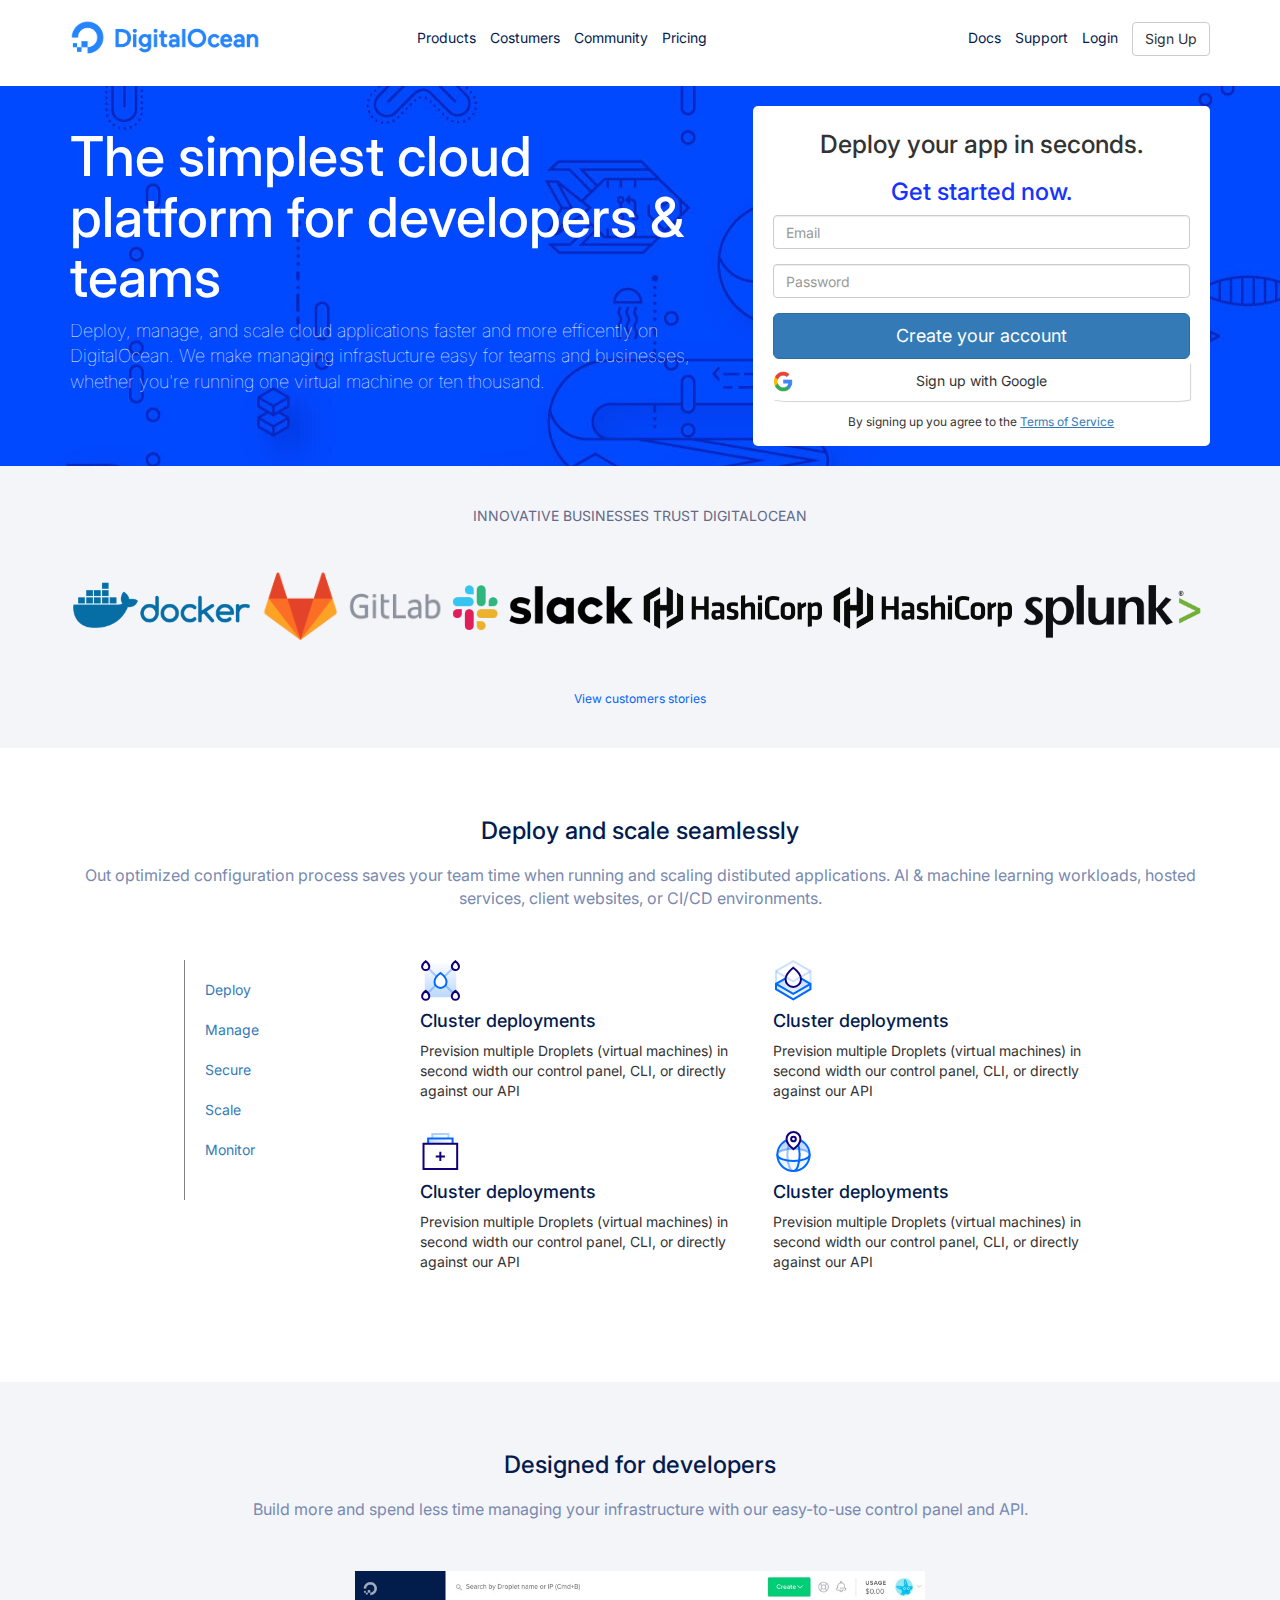
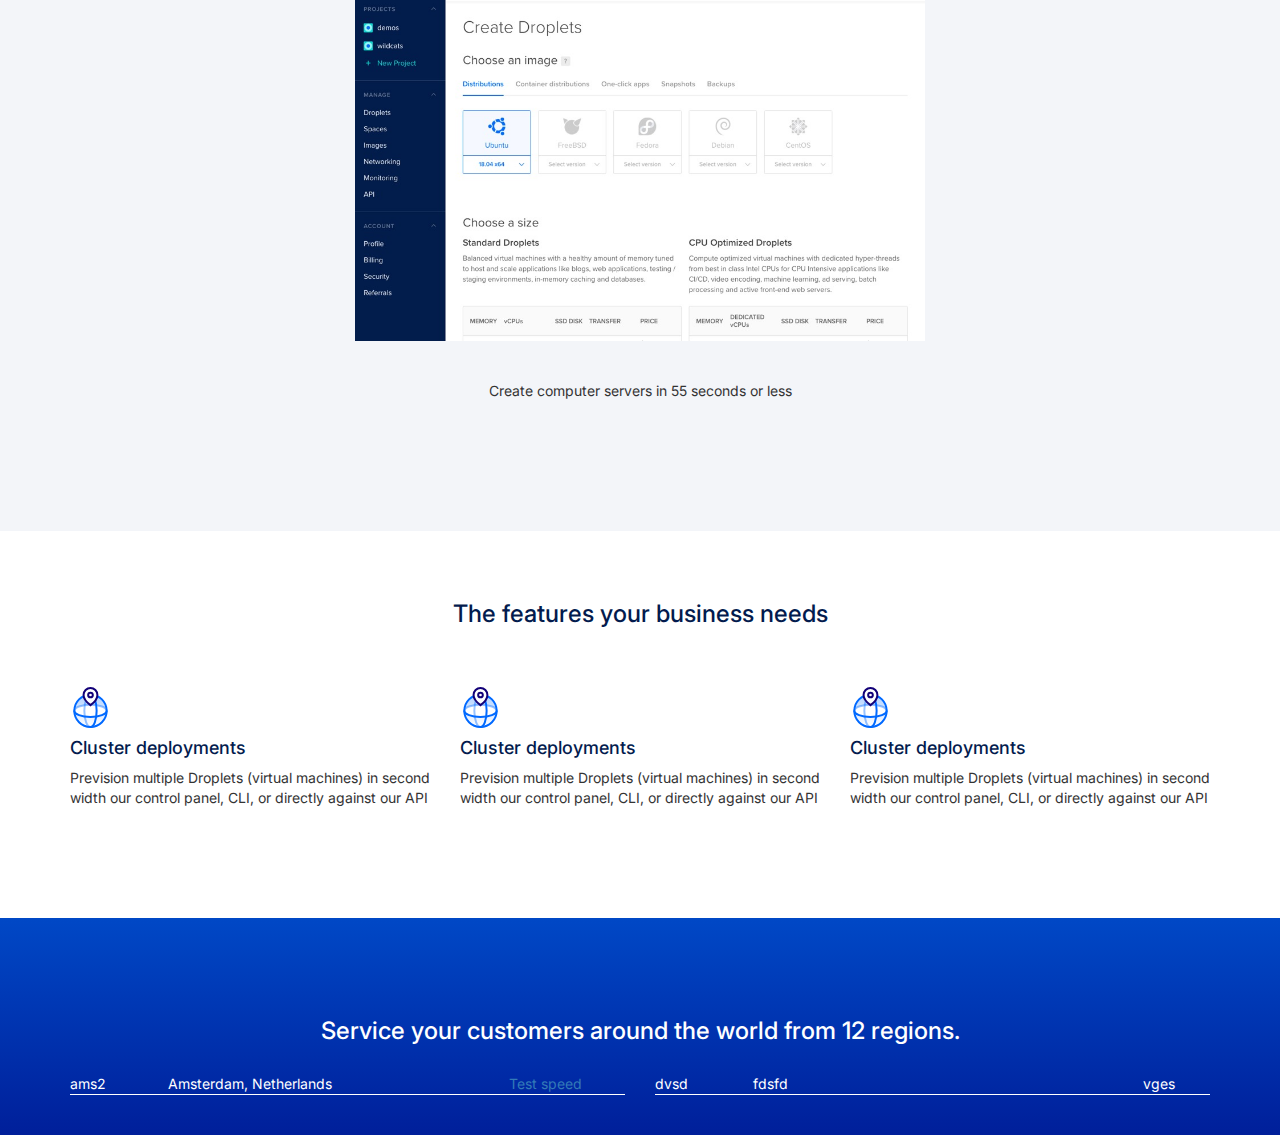
==== index.html @ bbd396f2 "impostato scheletro sezione blu" ====
<!DOCTYPE html>
<html lang="en">
<head>
    <meta charset="UTF-8">
    <meta http-equiv="X-UA-Compatible" content="IE=edge">
    <meta name="viewport" content="width=device-width, initial-scale=1.0">
    <title>Digital Ocean</title>

    <link rel="stylesheet" href="https://stackpath.bootstrapcdn.com/bootstrap/3.4.1/css/bootstrap.min.css" integrity="sha384-HSMxcRTRxnN+Bdg0JdbxYKrThecOKuH5zCYotlSAcp1+c8xmyTe9GYg1l9a69psu" crossorigin="anonymous">
    <link rel="stylesheet" href="css/style.css">

    <link rel="preconnect" href="https://fonts.gstatic.com">
    <link href="https://fonts.googleapis.com/css2?family=Inter:wght@300&display=swap" rel="stylesheet">
    <link rel="preconnect" href="https://fonts.gstatic.com">
    <link href="https://fonts.googleapis.com/css2?family=Inter:wght@300;500&display=swap" rel="stylesheet">
    <link rel="preconnect" href="https://fonts.gstatic.com">
    <link href="https://fonts.googleapis.com/css2?family=Inter:wght@300;500;800&display=swap" rel="stylesheet">

    <link rel="stylesheet" href="https://cdnjs.cloudflare.com/ajax/libs/font-awesome/5.15.2/css/all.min.css" integrity="sha512-HK5fgLBL+xu6dm/Ii3z4xhlSUyZgTT9tuc/hSrtw6uzJOvgRr2a9jyxxT1ely+B+xFAmJKVSTbpM/CuL7qxO8w==" crossorigin="anonymous" />
</head>
<body>

    <!-- HEADER -->
    <header>
        <!-- top nav -->
        <div class="top_nav">

            <div class="container">

                <div class="row">
                    <!-- logo -->
                    <div class="col-xs-3">   
                        <img class="ms_logo" src="img/logo.png" alt="Logo">                        
                                             
                    </div>
                    <!-- nav menu -->
                    <div class="col-xs-9">
                        <nav class="nav_menu">

                            <div class="row">
                                <!-- nav menu left -->
                                <div class="hidden-xs hidden-sm col-md-6">
                                    <div class="nav_menu_left">

                                        <ul class="ms_nolistyle">
                                            <li>
                                                <a href="#">Products <i class="fas fa-chevron-down"></i></a>
                                            </li>
                                            <li>
                                                <a href="#">Costumers</a>
                                            </li>
                                            <li>
                                                <a href="#">Community <i class="fas fa-chevron-down"></i></a>
                                            </li>
                                            <li>
                                                <a href="#">Pricing</a>
                                            </li>
                                        </ul>
                                    </div>
                                </div>
                                <!-- end nav menu left -->

                                <!-- nav menu right -->
                                <div class="hidden-xs hidden-sm col-md-6">
                                    <div class="nav_menu_right">

                                        <ul class="ms_nolistyle">
                                            <li>
                                                <a href="#">Docs</a>
                                            </li>
                                            <li>
                                                <a href="#">Support <i class="fas fa-chevron-down"></i></a>
                                            </li>
                                            <li>
                                                <a href="#">Login</a>
                                            </li>
                                            <li>
                                                <button type="submit" class="btn btn-default">Sign Up</button>
                                            </li>
                                        </ul>
                                    </div>
                                </div>
                                <!-- end nav menu right -->

                                <!-- burger menu -->
                                <div class="visible-xs visible-sm">
                                    <div class="burger_menu">
                                        <a href="">
                                            <i class="fas fa-bars"></i>
                                        </a>
                                    </div>
                                </div>
                                <!-- end burger menu -->

                            </div>
                        </nav>
                    </div>
                    <!-- end nav menu -->

                </div>

            </div>

        </div>
        <!-- end top nav -->   

    </header>
    <!-- end HEADER -->


    <!-- MAIN -->
    <main>
        <!-- jumbotron section -->
        <section class="ms_jumbo">
            <div class="container">
                <div class="jumbo_content">

                    <div class="row">

                        <!-- jumbo teaser -->
                        <div class="col-xs-12 col-sm-7 col-md-7">
                            <div class="jumbo_teaser"> 
                                <h1>The simplest cloud platform for developers & teams</h1>
                                <p>Deploy, manage, and scale cloud applications faster and more efficently on DigitalOcean. We make managing infrastucture easy for teams and businesses, whether you're running one virtual machine or ten thousand.</p>

                            </div>                           
                        </div>
                        <!-- end jumbo teaser -->

                        <!-- jumbo form -->
                        <div class="col-xs-12 col-sm-5 col-md-5">  
                            <div class="jumbo_form">
                                <h2>Deploy your app in seconds.</h2>
                                <h3>Get started now.</h3>                                

                                <form>
                                    <div class="form-group">
                                        <input class="form-control" type="email" placeholder="Email">
                                    </div>
                    
                                    <div class="form-group">
                                        <input class="form-control" type="password" placeholder="Password">
                                    </div>
                                    <button type="button" class="btn btn-primary btn-lg btn-block">Create your account</button>
                                    <button class="google_button" type="button" class="btn btn-default btn-lg btn-block">
                                        <img class="google_logo" src="img/google-icon.png" alt="Google logo">
                                        Sign up with Google
                                    </button>
                                </form>

                                <p><small>By signing up you agree to the <a href="">Terms of Service</a></small></p>

                            </div>                        
                        </div>
                        <!-- end jumbo form -->

                    </div>
                </div>
            </div>
        </section>
        <!-- end jumbotron section -->

        <!-- brand section -->
        <section class="bg_grey ms_section">

            <div class="container">
                <p class="brand_text">innovative businesses trust digitalocean </p>

                <ul class="brand_icons">
                    <li>
                        <img src="img/docker.svg" alt="docker">
                    </li>
                    <li>
                        <img src="img/gitlab.svg" alt="gitlab">
                    </li>
                    <li>
                        <img src="img/slack.svg" alt="slack">
                    </li>
                    <li>
                        <img src="img/hashicorp.svg" alt="hashicorp">
                    </li>
                    <li>
                        <img src="img/hashicorp.svg" alt="hashicorp">
                    </li>
                    <li>
                        <img src="img/splunk.svg" alt="splunk">   
                    </li>
                </ul>               

                <div class="text-center">
                    <a class="blue_link" href="">View customers stories <i class="fas fa-chevron-right"></i></a>
                </div>

            </div>

        </section>

        <!-- end brand section -->

        <!-- tools section -->
        <section class="ms_section">

            <div class="container">
                <div class="section_title">
                    <h3>Deploy and scale seamlessly</h3>
                    <p>Out optimized configuration process saves your team time when running and scaling distibuted applications. Al & machine learning workloads, hosted services, client websites, or CI/CD environments.</p>              
                </div>
            </div>

            <div class="container">
                <div class="small_wrapper">

                    <div class="row">
                        <!-- tools list -->
                        <div class="col-xs-12 col-sm-3 col-md-3">
                            <div class="tools_list">
                                <ul>
                                    <li>
                                        <a href="">Deploy</a>
                                    </li>
                                    <li>
                                        <a href="">Manage</a>
                                    </li>
                                    <li>
                                        <a href="">Secure</a>
                                    </li>
                                    <li>
                                        <a href="">Scale</a>
                                    </li>
                                    <li>
                                        <a href="">Monitor</a>
                                    </li>
                                </ul>
                            </div>
                        </div>
                        <!-- tools list -->

                        <!-- tools box -->
                        <div class="col-xs-12 col-sm-9 col-md-9">
                            <div class="row">

                                <div class="col-xs-12 col-sm-6 col-md-6">
                                    <div class="tools_box">
                                        <img src="img/cluster-deploy.svg" alt="">
                                        <h4>Cluster deployments</h4>
                                        <p>Prevision multiple Droplets (virtual machines) in second width our control panel, CLI, or directly against our API</p>
                                    
                                    </div>
                                </div>

                                <div class="col-xs-12 col-sm-6 col-md-6">
                                    <div class="tools_box">
                                        <img src="img/optimized-compute.svg" alt="">
                                        <h4>Cluster deployments</h4>
                                        <p>Prevision multiple Droplets (virtual machines) in second width our control panel, CLI, or directly against our API</p>
                                    </div>
                                </div>
                            </div>

                            <div class="row">

                                <div class="col-xs-12 col-sm-6 col-md-6">
                                    <div class="tools_box">
                                        <img src="img/one-click.svg" alt="">
                                        <h4>Cluster deployments</h4>
                                        <p>Prevision multiple Droplets (virtual machines) in second width our control panel, CLI, or directly against our API</p>
                                    </div>
                                </div>

                                <div class="col-xs-12 col-sm-6 col-md-6">
                                    <div class="tools_box">
                                        <img src="img/global.svg" alt="">
                                        <h4>Cluster deployments</h4>
                                        <p>Prevision multiple Droplets (virtual machines) in second width our control panel, CLI, or directly against our API</p>
                                    </div>
                                </div>

                            </div>
                            
                        </div>
                        <!-- end tools box -->
                    </div>
                </div>
            </div>
        </section>
        <!-- end tools section -->

        <!-- user section -->
        <section class="bg_grey ms_section">

            <div class="container">

                <div class="section_title">
                    <h3>Designed for developers</h3>
                    <p>Build more and spend less time managing your infrastructure with our easy-to-use control panel and API.</p>              
                </div>

                <div class="ms_smaller">                     

                        <!-- img center -->
                        <div class="user_slider">

                            <div class="chevron_left">
                                <a class="ms_chevron" href=""><i class="fas fa-chevron-left"></i></a>
                            </div>

                            <img class="img-responsive" src="img/slide.jpg" alt="">

                            <div class="chevron_right">
                                <a class="ms_chevron" href=""><i class="fas fa-chevron-right"></i></a>
                            </div>

                        </div>                        
                        <!-- end img center -->

                    <div class="text-center ms_section">
                        <p>Create computer servers in 55 seconds or less</p>
                        <a class="blue_link ms_user" href=""><i class="fas fa-ellipsis-h"></i></a>

                    </div>

                </div>
            </div>

        </section>
        <!-- end user section -->

        <!-- features section -->
        <section class="ms_section">
            <div class="container">

                <div class="section_title">
                    <h3>The features your business needs</h3>                                 
                </div>

                <div class="ms_section">
                    <div class="row">
                        <div class="col-xs-12 col-sm-4">
                            <div class="tools_box">
                                <img src="img/global.svg" alt="">
                                <h4>Cluster deployments</h4>
                                <p>Prevision multiple Droplets (virtual machines) in second width our control panel, CLI, or directly against our API</p>
                            </div>
                        </div>
    
                        <div class="col-xs-12 col-sm-4">
                            <div class="tools_box">
                                <img src="img/global.svg" alt="">
                                <h4>Cluster deployments</h4>
                                <p>Prevision multiple Droplets (virtual machines) in second width our control panel, CLI, or directly against our API</p>
                            </div>
                        </div>
    
                        <div class="col-xs-12 col-sm-4">
                            <div class="tools_box">
                                <img src="img/global.svg" alt="">
                                <h4>Cluster deployments</h4>
                                <p>Prevision multiple Droplets (virtual machines) in second width our control panel, CLI, or directly against our API</p>
                            </div>
                        </div>
    
                    </div>
                </div>
            </div>

        </section>
        <!-- end features section -->

        <!-- customers section -->

        <section class="bg_blue">
            <div class="container">
                <h3>Service your customers around the world from 12 regions.</h3>

                <div class="row">

                    <!-- Row city left -->
                    <div class="col-xs-12  col-md-6">

                        <div class="tab_line">

                            <div class="row">
                                <div class="col-xs-2">
                                    <span>ams2</span>                                
                                </div>
                                <div class="col-xs-7">
                                    <span>Amsterdam, Netherlands</span>
                                </div>
                                <div class="col-xs-3">
                                    <a href="">Test speed</a>
                                    <i class="fas fa-angle-right"></i>
                                </div>
    
                            </div>
                        </div>

                    </div>
                    <!-- end row city left -->



                    <!-- row city right -->
                    <div class="col-xs-12  col-md-6">
                        
                        <div class="tab_line">

                            <div class="row">
                                <div class="col-xs-2">
                                    dvsd
                                </div>
                                <div class="col-xs-8">
                                    fdsfd
                                </div>
                                <div class="col-xs-2">
                                    vges
                                </div>
    
                            </div>
                        </div>

                    </div>
                    <!-- end row city right -->



                </div>

            </div>

        </section>

        <!-- end customers section -->









    </main>
    <!-- endn MAIN -->

    

</body>
</html>
---- css/style.css ----
/* COMMON */

body {
    font-family: 'Inter', sans-serif;
    min-width: 320px;
}

.ms_section {
    padding: 40px 0;
}

.bg_grey {
    background-color: #f3f5f9;
}

.section_title {
    text-align: center;    
}

.section_title h3 {
    color: #031b4e;
    padding: 10px 0;
}

.section_title p {
    color: #7989b0;
    font-size: 16px;
}

.blue_link {
    color: #0064f8;
    font-size: 12px;
}

.blue_link:hover {
    color: #1633ff;
    text-decoration: none;
}

.small_wrapper {
    width: 80%;
    margin:auto;
    padding: 40px 0;   
}


/* HEADER */

/* top nav */
.top_nav {
    padding: 20px 0;
}

.ms_logo {
    width: 100%;
    max-width: 190px;   
}

.nav_menu {
    line-height: 35px;
}

.nav_menu a {
    color: hsl(221,93%,16%);

}

.nav_menu_left {
    text-align: center;
}

.nav_menu_left li {
    margin-right: 10px;
}

.nav_menu_right {
    text-align: right;
}

.nav_menu_right li {
    margin-left: 10px;    
}

.ms_nolistyle {
    list-style-type: none;
    padding: 0;    
}

.ms_nolistyle li {
    display: inline-block;
}

.burger_menu {
    font-size: 30px;
    text-align: right;
    padding-right: 10px;
}

/* MAIN */

/* jumbotron section */

.ms_jumbo {
    background-image: url("../img/ms-jumbo.jpg");
}

.jumbo_content {
    padding: 20px 0;
}

/* jumbo teaser */
.jumbo_teaser {
    color: white;    
}
.jumbo_teaser h1{
    font-size: 55px;
}
.jumbo_teaser p {
    font-size: 18px;
    font-weight: 100;
}

/* jumbo form */

.jumbo_form {
    background-color: white;
    border-radius: 5px;
    text-align: center;
    padding: 5px 20px;
}

.jumbo_form h2 {
    font-size: 25px;
}

.jumbo_form h3 {
    color: #1633ff;    
} 

.jumbo_form a {
    text-decoration: underline;
}
.jumbo_form p {
    margin: 10px 0;
}


.google_button {
    position: relative;
    width:100%;
    padding: 10px 0;  
    margin-top: 2px;
    border:0;
    background-color: white;
    box-shadow: 1px 1px 1px lightgrey;
    border-radius: 5%;
}    
.google_logo {
    width: 5%; 
    position: absolute;
    left: 0;    
} 

/* brand section */

.brand_text {
    text-transform: uppercase;
    color: #646987;
    text-align: center;
}

.brand_icons {
    list-style-type: none;
    padding: 0;
}

.brand_icons li {
    display: inline-block;
    width: calc( (100% / 6 ) - 4px );       
}

.brand_icons li img {
    width: 100%;    
}


@media all and (max-width: 778px) {
    .brand_icons li {
        width: calc( (100% / 2 ) - 2px );
        text-align: center;                
    }
    .brand_icons li img {
        width: 80%;
    }
}


/* how to and tools section */

.tools_list {    
    border-left: 1px solid grey;  
}

.tools_list ul {
    list-style-type: none;
    padding: 20px; 
}

.tools_list li {
    margin-bottom: 20px;
}
/* SISTEMARE I TAG A */

.tools_box {
    margin-bottom: 30px;
}

.tools_box h4 {
    color: #031b4e;
}

/* user section */

.ms_smaller {
    width: 50%;
    max-width: 800px;
    margin: auto;
    padding: 40px 0;
}

.user_slider {
    position: relative;
}

.chevron_left {
    position: absolute;
    top: 50%;
    transform: translateY(-50%);
    left: -30px;   
}

.chevron_right {
    position: absolute;
    top: 50%;
    transform: translateY(-50%);    
    right: -30px;   
}
.chevron_right i{
    color: darkblue;  
}

.ms_chevron {
    font-size: 25px;    
}

.ms_user {
    font-size: 40px;
}


/* customers section */

.bg_blue {
    background: linear-gradient( to bottom, #0048C6 0%, #001F9A 100% );
    color: white;
    padding: 40px 0;
}

.bg_blue h3 {
    text-align: center;
    padding: 40px 0 20px 0;
}

.tab_line {
    border-bottom: 1px solid white;
    
}
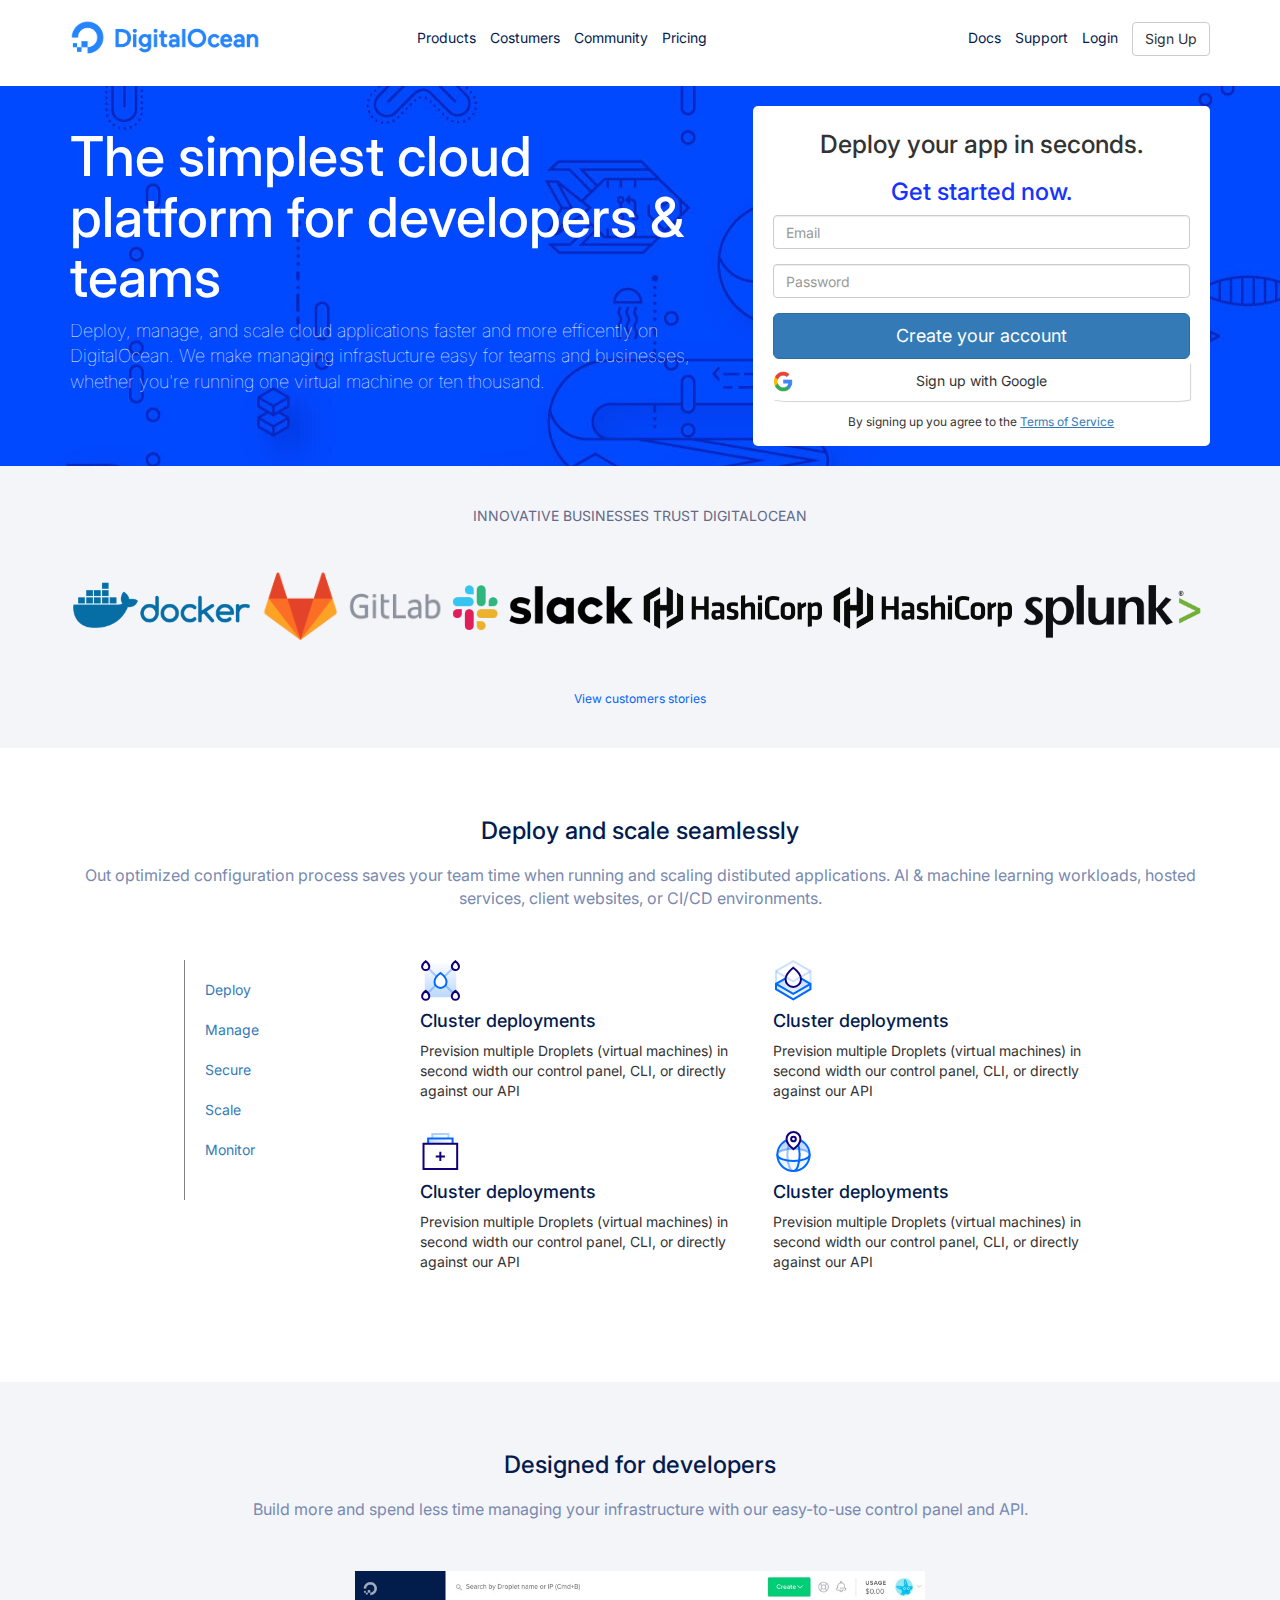
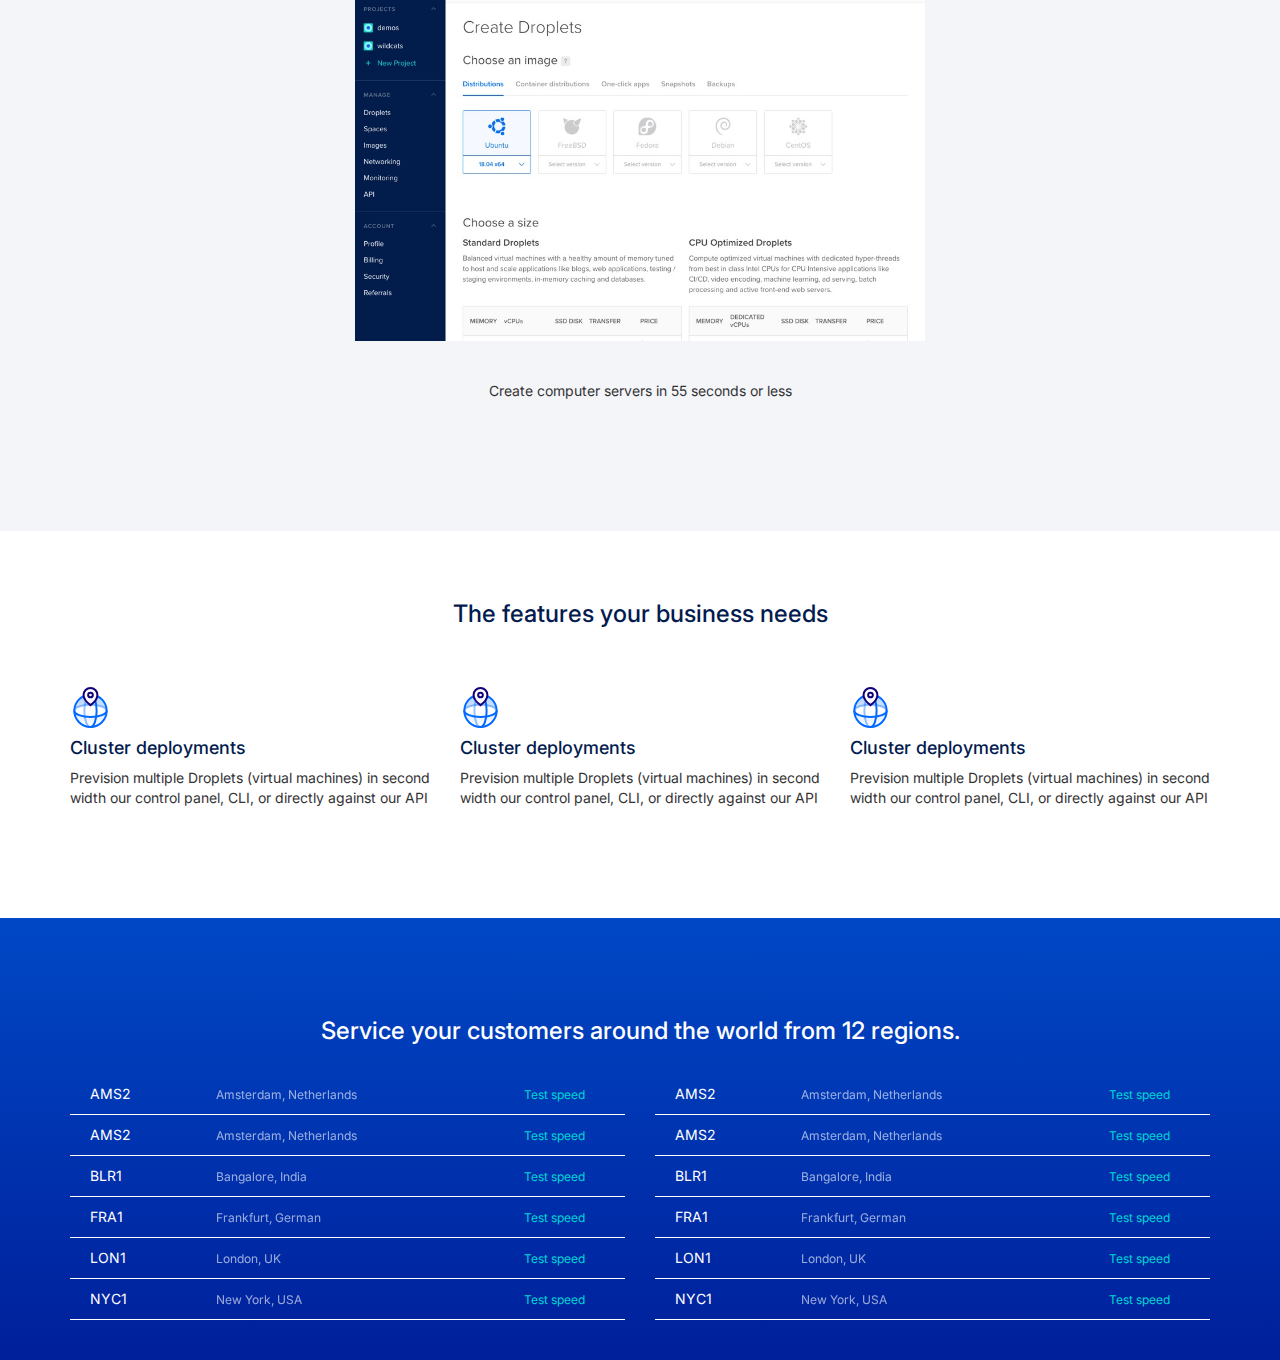
==== commit 0dee4175: "sistemata sezione blu" ====
--- a/index.html
+++ b/index.html
@@ -374,54 +374,221 @@
 
                 <div class="row">
 
-                    <!-- Row city left -->
+                    <!-- Column city left -->
                     <div class="col-xs-12  col-md-6">
 
-                        <div class="tab_line">
-
-                            <div class="row">
-                                <div class="col-xs-2">
-                                    <span>ams2</span>                                
-                                </div>
-                                <div class="col-xs-7">
-                                    <span>Amsterdam, Netherlands</span>
-                                </div>
-                                <div class="col-xs-3">
-                                    <a href="">Test speed</a>
-                                    <i class="fas fa-angle-right"></i>
-                                </div>
-    
-                            </div>
-                        </div>
-
-                    </div>
-                    <!-- end row city left -->
-
-
-
-                    <!-- row city right -->
+                        <!-- column left, 1 row -->
+                        <div class="tab_line">
+
+                            <div class="row">
+                                <div class="col-xs-3">
+                                    <span class="city_code">AMS2</span>                                
+                                </div>
+                                <div class="col-xs-6">
+                                    <span class="tab_city">Amsterdam, Netherlands</span>
+                                </div>
+                                <div class="col-xs-3">                                    
+                                    <a class="cyan_link" href="">Test speed<i class="fas fa-angle-right"></i></a>                                                                       
+                                </div>    
+                            </div>
+                        </div>
+                        <!-- end 1 row -->
+
+                        <!-- column left, 2 row -->
+                        <div class="tab_line">
+
+                            <div class="row">
+                                <div class="col-xs-3">
+                                    <span class="city_code">AMS2</span>                                
+                                </div>
+                                <div class="col-xs-6">
+                                    <span class="tab_city">Amsterdam, Netherlands</span>
+                                </div>
+                                <div class="col-xs-3">                                    
+                                    <a class="cyan_link" href="">Test speed<i class="fas fa-angle-right"></i></a>                                                                       
+                                </div>    
+                            </div>
+                        </div>
+                        <!-- end 2 row -->
+
+                        <!-- column left, 3 row -->
+                        <div class="tab_line">
+
+                            <div class="row">
+                                <div class="col-xs-3">
+                                    <span class="city_code">BLR1</span>                                
+                                </div>
+                                <div class="col-xs-6">
+                                    <span class="tab_city">Bangalore, India</span>
+                                </div>
+                                <div class="col-xs-3">                                    
+                                    <a class="cyan_link" href="">Test speed<i class="fas fa-angle-right"></i></a>                                                                       
+                                </div>    
+                            </div>
+                        </div>
+                        <!-- end 3 row -->
+
+                        <!-- column left, 4 row -->
+                        <div class="tab_line">
+
+                            <div class="row">
+                                <div class="col-xs-3">
+                                    <span class="city_code">FRA1</span>                                
+                                </div>
+                                <div class="col-xs-6">
+                                    <span class="tab_city">Frankfurt, German</span>
+                                </div>
+                                <div class="col-xs-3">                                    
+                                    <a class="cyan_link" href="">Test speed<i class="fas fa-angle-right"></i></a>                                                                       
+                                </div>    
+                            </div>
+                        </div>
+                        <!-- end 4 row -->
+
+                        <!-- column left, 5 row -->
+                        <div class="tab_line">
+
+                            <div class="row">
+                                <div class="col-xs-3">
+                                    <span class="city_code">LON1</span>                                
+                                </div>
+                                <div class="col-xs-6">
+                                    <span class="tab_city">London, UK</span>
+                                </div>
+                                <div class="col-xs-3">                                    
+                                    <a class="cyan_link" href="">Test speed<i class="fas fa-angle-right"></i></a>                                                                       
+                                </div>    
+                            </div>
+                        </div>
+                        <!-- end 5 row -->
+
+                        <!-- column left, 6 row -->
+                        <div class="tab_line">
+
+                            <div class="row">
+                                <div class="col-xs-3">
+                                    <span class="city_code">NYC1</span>                                
+                                </div>
+                                <div class="col-xs-6">
+                                    <span class="tab_city">New York, USA</span>
+                                </div>
+                                <div class="col-xs-3">                                    
+                                    <a class="cyan_link" href="">Test speed<i class="fas fa-angle-right"></i></a>                                                                       
+                                </div>    
+                            </div>
+                        </div>
+                        <!-- end 6 row -->
+
+                    </div>
+                    <!-- end column city left -->
+
+                    <!-- Column city right -->
                     <div class="col-xs-12  col-md-6">
-                        
-                        <div class="tab_line">
-
-                            <div class="row">
-                                <div class="col-xs-2">
-                                    dvsd
-                                </div>
-                                <div class="col-xs-8">
-                                    fdsfd
-                                </div>
-                                <div class="col-xs-2">
-                                    vges
-                                </div>
-    
-                            </div>
-                        </div>
-
-                    </div>
-                    <!-- end row city right -->
-
-
+
+                        <!-- column right, 1 row -->
+                        <div class="tab_line">
+
+                            <div class="row">
+                                <div class="col-xs-3">
+                                    <span class="city_code">AMS2</span>                                
+                                </div>
+                                <div class="col-xs-6">
+                                    <span class="tab_city">Amsterdam, Netherlands</span>
+                                </div>
+                                <div class="col-xs-3">                                    
+                                    <a class="cyan_link" href="">Test speed<i class="fas fa-angle-right"></i></a>                                                                       
+                                </div>    
+                            </div>
+                        </div>
+                        <!-- end 1 row -->
+
+                        <!-- column right, 2 row -->
+                        <div class="tab_line">
+
+                            <div class="row">
+                                <div class="col-xs-3">
+                                    <span class="city_code">AMS2</span>                                
+                                </div>
+                                <div class="col-xs-6">
+                                    <span class="tab_city">Amsterdam, Netherlands</span>
+                                </div>
+                                <div class="col-xs-3">                                    
+                                    <a class="cyan_link" href="">Test speed<i class="fas fa-angle-right"></i></a>                                                                       
+                                </div>    
+                            </div>
+                        </div>
+                        <!-- end 2 row -->
+
+                        <!-- column right, 3 row -->
+                        <div class="tab_line">
+
+                            <div class="row">
+                                <div class="col-xs-3">
+                                    <span class="city_code">BLR1</span>                                
+                                </div>
+                                <div class="col-xs-6">
+                                    <span class="tab_city">Bangalore, India</span>
+                                </div>
+                                <div class="col-xs-3">                                    
+                                    <a class="cyan_link" href="">Test speed<i class="fas fa-angle-right"></i></a>                                                                       
+                                </div>    
+                            </div>
+                        </div>
+                        <!-- end 3 row -->
+
+                        <!-- column right, 4 row -->
+                        <div class="tab_line">
+
+                            <div class="row">
+                                <div class="col-xs-3">
+                                    <span class="city_code">FRA1</span>                                
+                                </div>
+                                <div class="col-xs-6">
+                                    <span class="tab_city">Frankfurt, German</span>
+                                </div>
+                                <div class="col-xs-3">                                    
+                                    <a class="cyan_link" href="">Test speed<i class="fas fa-angle-right"></i></a>                                                                       
+                                </div>    
+                            </div>
+                        </div>
+                        <!-- end 4 row -->
+
+                        <!-- column right, 5 row -->
+                        <div class="tab_line">
+
+                            <div class="row">
+                                <div class="col-xs-3">
+                                    <span class="city_code">LON1</span>                                
+                                </div>
+                                <div class="col-xs-6">
+                                    <span class="tab_city">London, UK</span>
+                                </div>
+                                <div class="col-xs-3">                                    
+                                    <a class="cyan_link" href="">Test speed<i class="fas fa-angle-right"></i></a>                                                                       
+                                </div>    
+                            </div>
+                        </div>
+                        <!-- end 5 row -->
+
+                        <!-- column right, 6 row -->
+                        <div class="tab_line">
+
+                            <div class="row">
+                                <div class="col-xs-3">
+                                    <span class="city_code">NYC1</span>                                
+                                </div>
+                                <div class="col-xs-6">
+                                    <span class="tab_city">New York, USA</span>
+                                </div>
+                                <div class="col-xs-3">                                    
+                                    <a class="cyan_link" href="">Test speed<i class="fas fa-angle-right"></i></a>                                                                       
+                                </div>    
+                            </div>
+                        </div>
+                        <!-- end 6 row -->
+
+                    </div>
+                    <!-- end column city right -->
 
                 </div>
 
--- a/css/style.css
+++ b/css/style.css
@@ -41,6 +41,17 @@
     width: 80%;
     margin:auto;
     padding: 40px 0;   
+}
+
+.bg_blue {
+    background: linear-gradient( to bottom, #0048C6 0%, #001F9A 100% );
+    color: white;
+    padding: 40px 0;
+}
+
+.bg_blue h3 {
+    text-align: center;
+    padding: 40px 0 20px 0;
 }
 
 
@@ -260,25 +271,45 @@
 
 /* customers section */
 
-.bg_blue {
-    background: linear-gradient( to bottom, #0048C6 0%, #001F9A 100% );
+.tab_line::after {
+    content:"";    
+    border-bottom: 1px solid white;
+    display: block;
+    padding-top: 10px;
+}
+
+.tab_line {
+    margin-top: 10px;
+}
+
+.city_code {
+    padding-left: 20px;
+}
+
+.tab_city {    
+    opacity: 0.6;
+    font-size: 12px;
+} 
+
+.cyan_link  {
+    color: #00d7d2;
+    font-size: 12px;
+    padding-left: 15px;
+}
+
+.cyan_link i {
+    padding-left: 15px;
+}
+
+.cyan_link:hover {
+    text-decoration: none;
     color: white;
-    padding: 40px 0;
-}
-
-.bg_blue h3 {
-    text-align: center;
-    padding: 40px 0 20px 0;
-}
-
-.tab_line {
-    border-bottom: 1px solid white;
-    
-}
-
-
-
-
-
-
-
+}
+
+
+
+
+
+
+
+
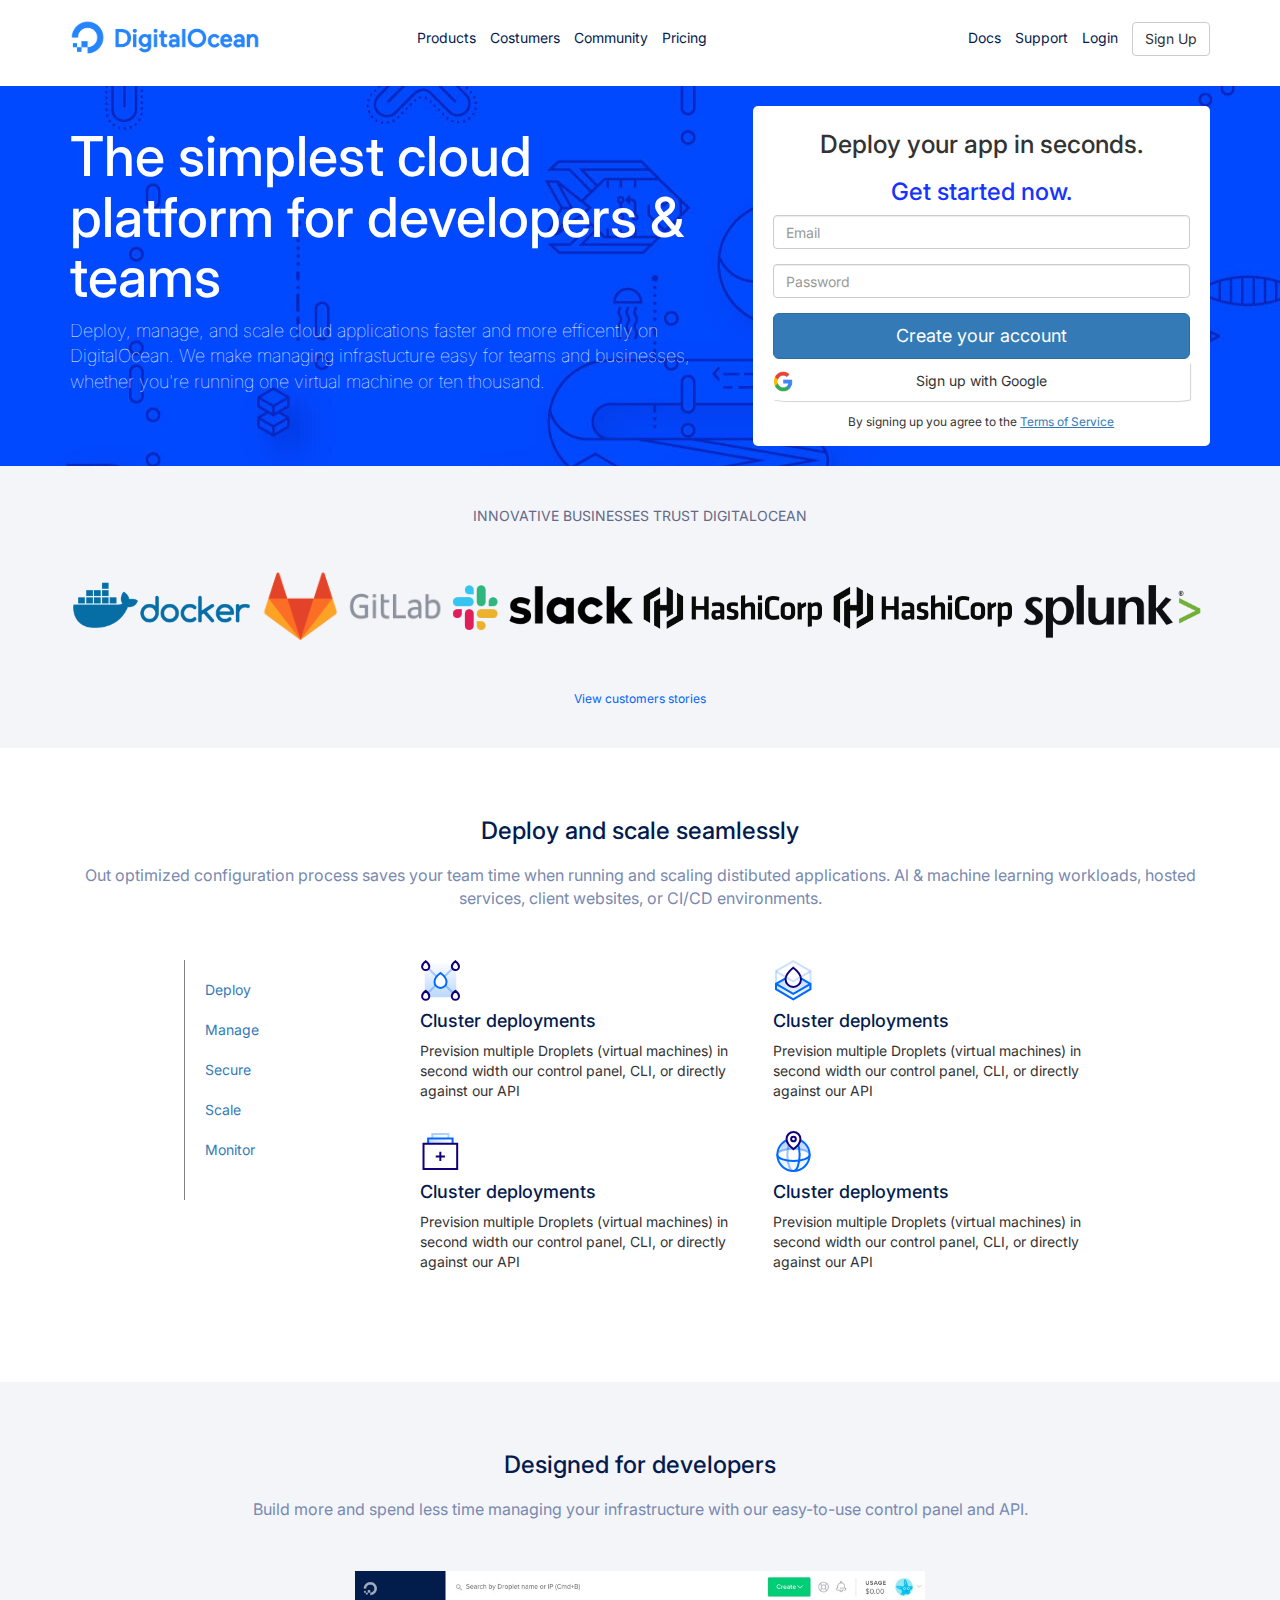
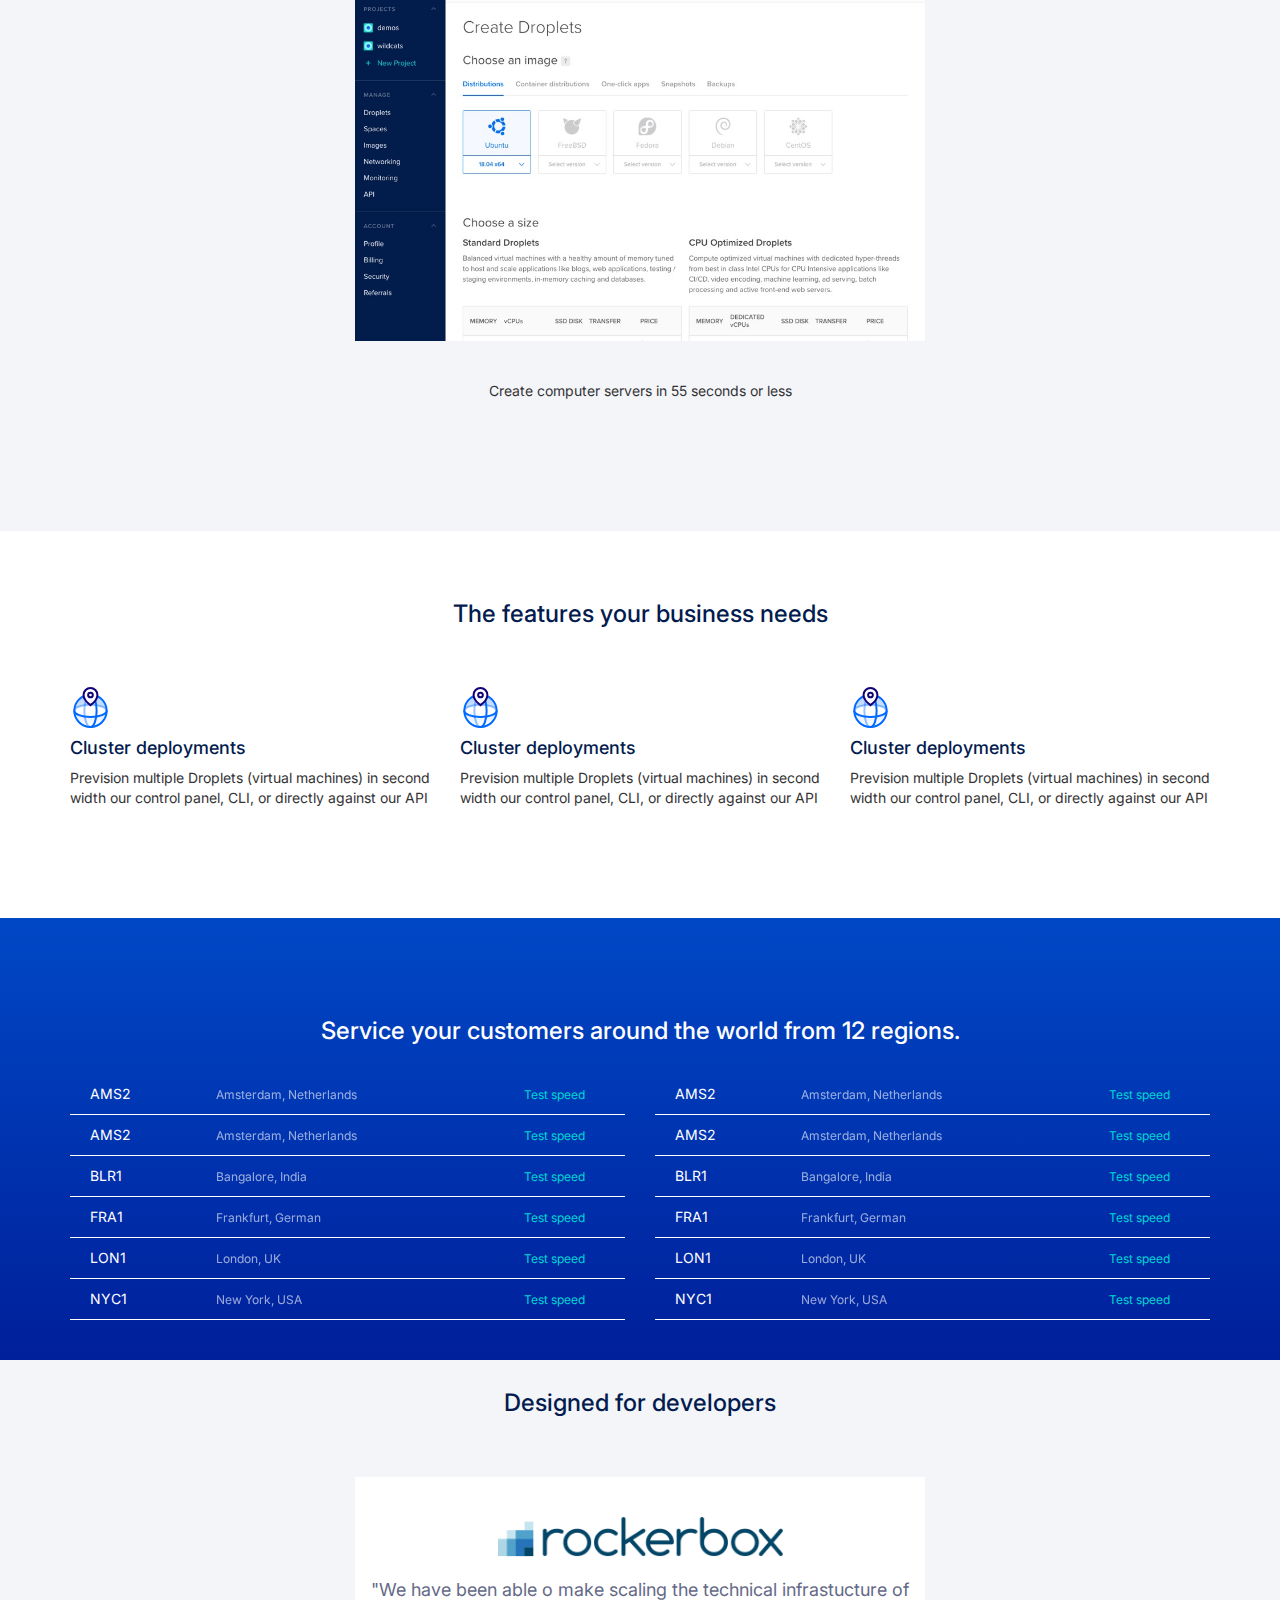
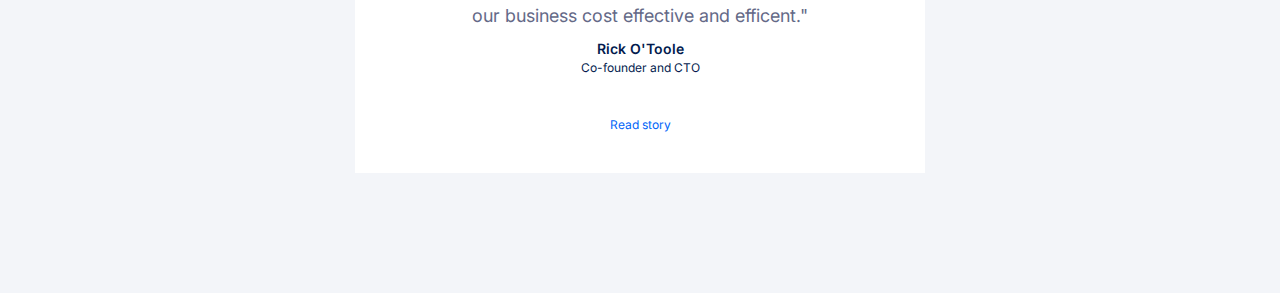
==== commit 394932a6: "aggiunta penultima sezione con slider" ====
--- a/index.html
+++ b/index.html
@@ -368,7 +368,7 @@
 
         <!-- customers section -->
 
-        <section class="bg_blue">
+        <section class="bg_blue ms_section">
             <div class="container">
                 <h3>Service your customers around the world from 12 regions.</h3>
 
@@ -598,6 +598,52 @@
 
         <!-- end customers section -->
 
+        <!-- rockerbox section -->
+
+        <section class=bg_grey ms_section>
+
+            <div class="container">
+
+                <div class="section_title">
+                    <h3>Designed for developers</h3>
+                </div>
+
+                <div class="ms_smaller">                     
+
+                    <!-- img center -->
+                    <div class="user_slider">
+    
+                        <div class="chevron_left">
+                            <a class="ms_chevron" href=""><i class="fas fa-chevron-left"></i></a>
+                        </div>
+    
+                        <div class="rockerbox">
+                            <img src="img/rockerbox-logo.png" alt="">
+                            <p>"We have been able o make scaling the technical infrastucture of our business cost effective and efficent."</p>
+                            <div class="o_toole">Rick O'Toole</div>
+                            <div class="small_text">Co-founder and CTO</div>
+                            <a class="blue_link" href="">Read story <i class="fas fa-chevron-right"></i></a>
+                        </div>
+    
+                        <div class="chevron_right">
+                            <a class="ms_chevron" href=""><i class="fas fa-chevron-right"></i></a>
+                        </div>
+    
+                    </div>                        
+                    <!-- end img center -->
+    
+                <div class="text-center ms_section">                
+                    <a class="blue_link ms_user" href=""><i class="fas fa-ellipsis-h"></i></a>
+                </div>
+            </div>
+
+        </div>
+
+        </section>
+        <!-- end rockerbox section -->
+
+
+        <!-- started section -->
 
 
 
--- a/css/style.css
+++ b/css/style.css
@@ -306,10 +306,42 @@
     color: white;
 }
 
-
-
-
-
-
-
-
+/* rockerox section */
+
+.rockerbox {
+    background-color: white;
+    text-align: center;
+}
+
+.rockerbox img {
+    width: 50%;
+    padding: 40px 0 20px 0;
+}
+
+.rockerbox p {
+    font-size: 18px;
+    color: #646987; 
+}
+
+.o_toole {
+    color: #031b4e;
+    font-weight: 600;
+}
+
+.small_text {
+    font-size: 12px;
+    color: #031b4e;
+}
+
+.rockerbox  a {
+    display: block;
+    padding: 40px 0;
+}
+
+
+
+
+
+
+
+
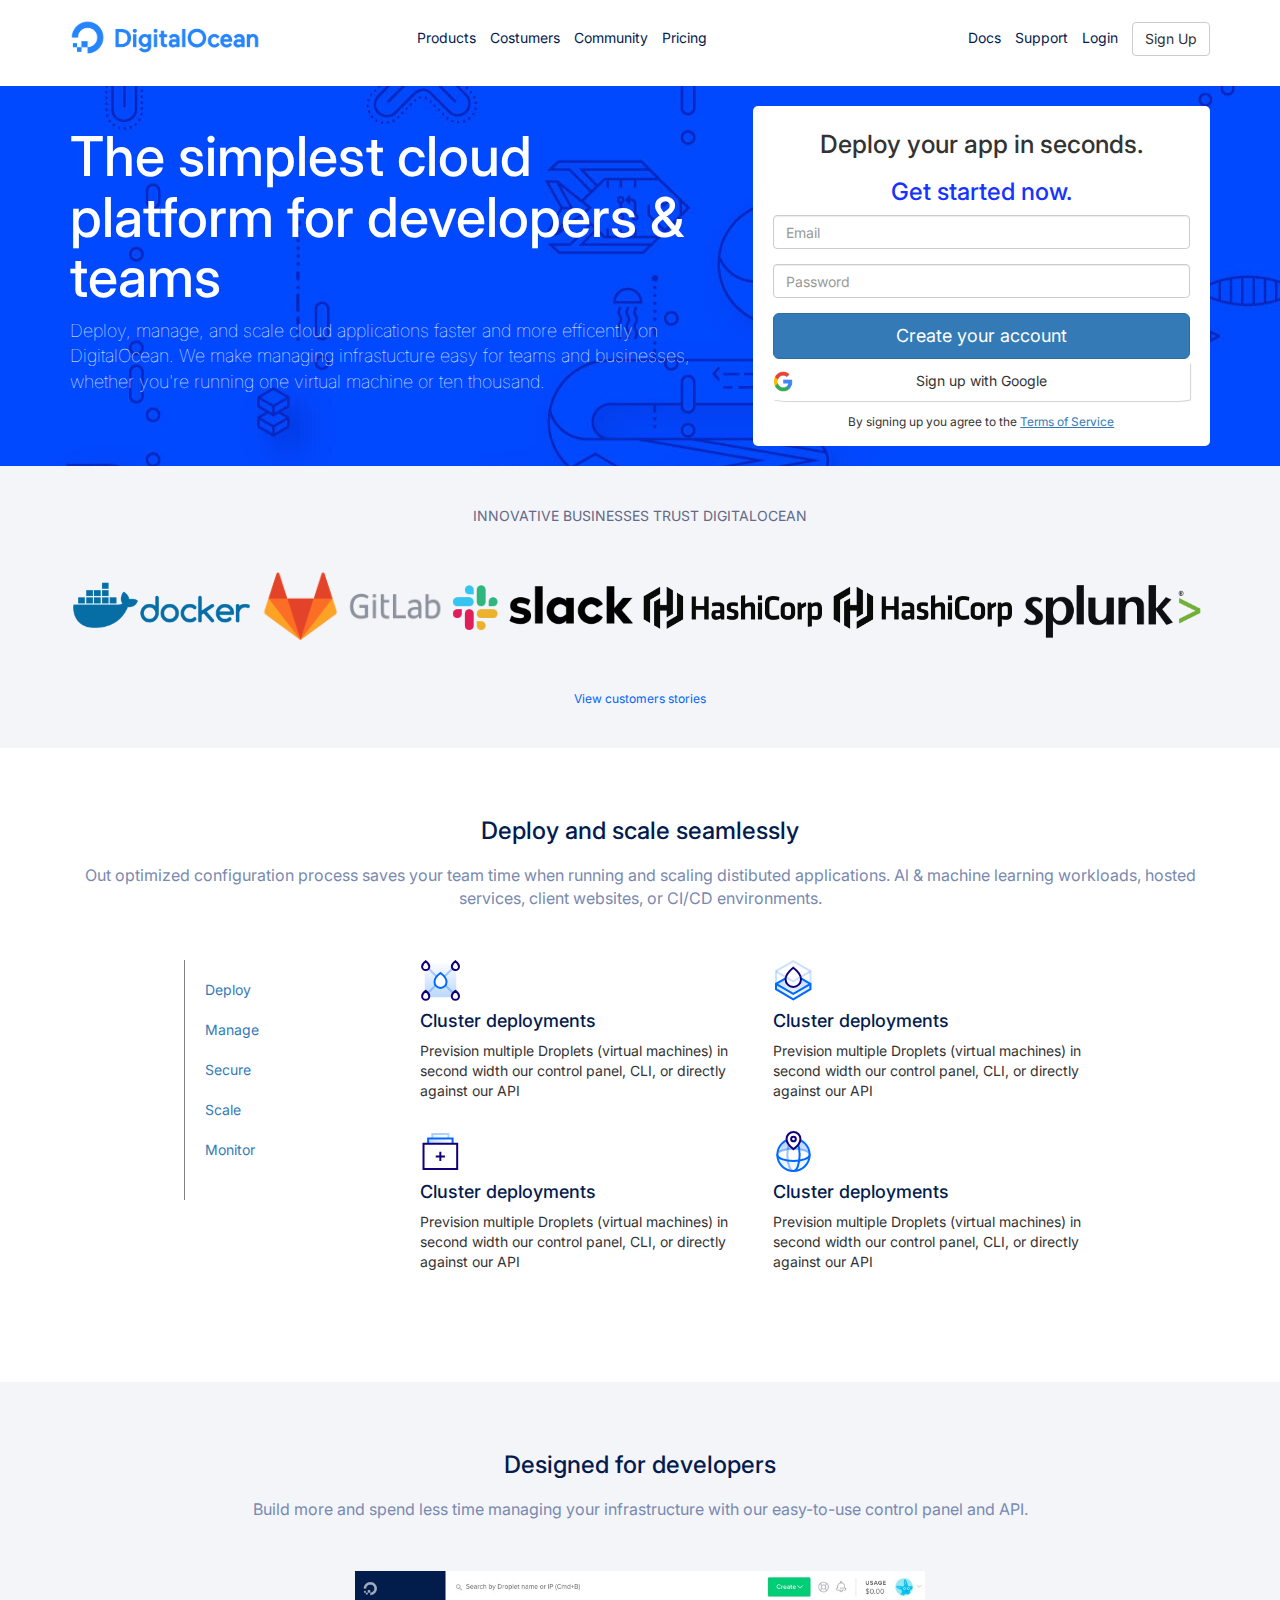
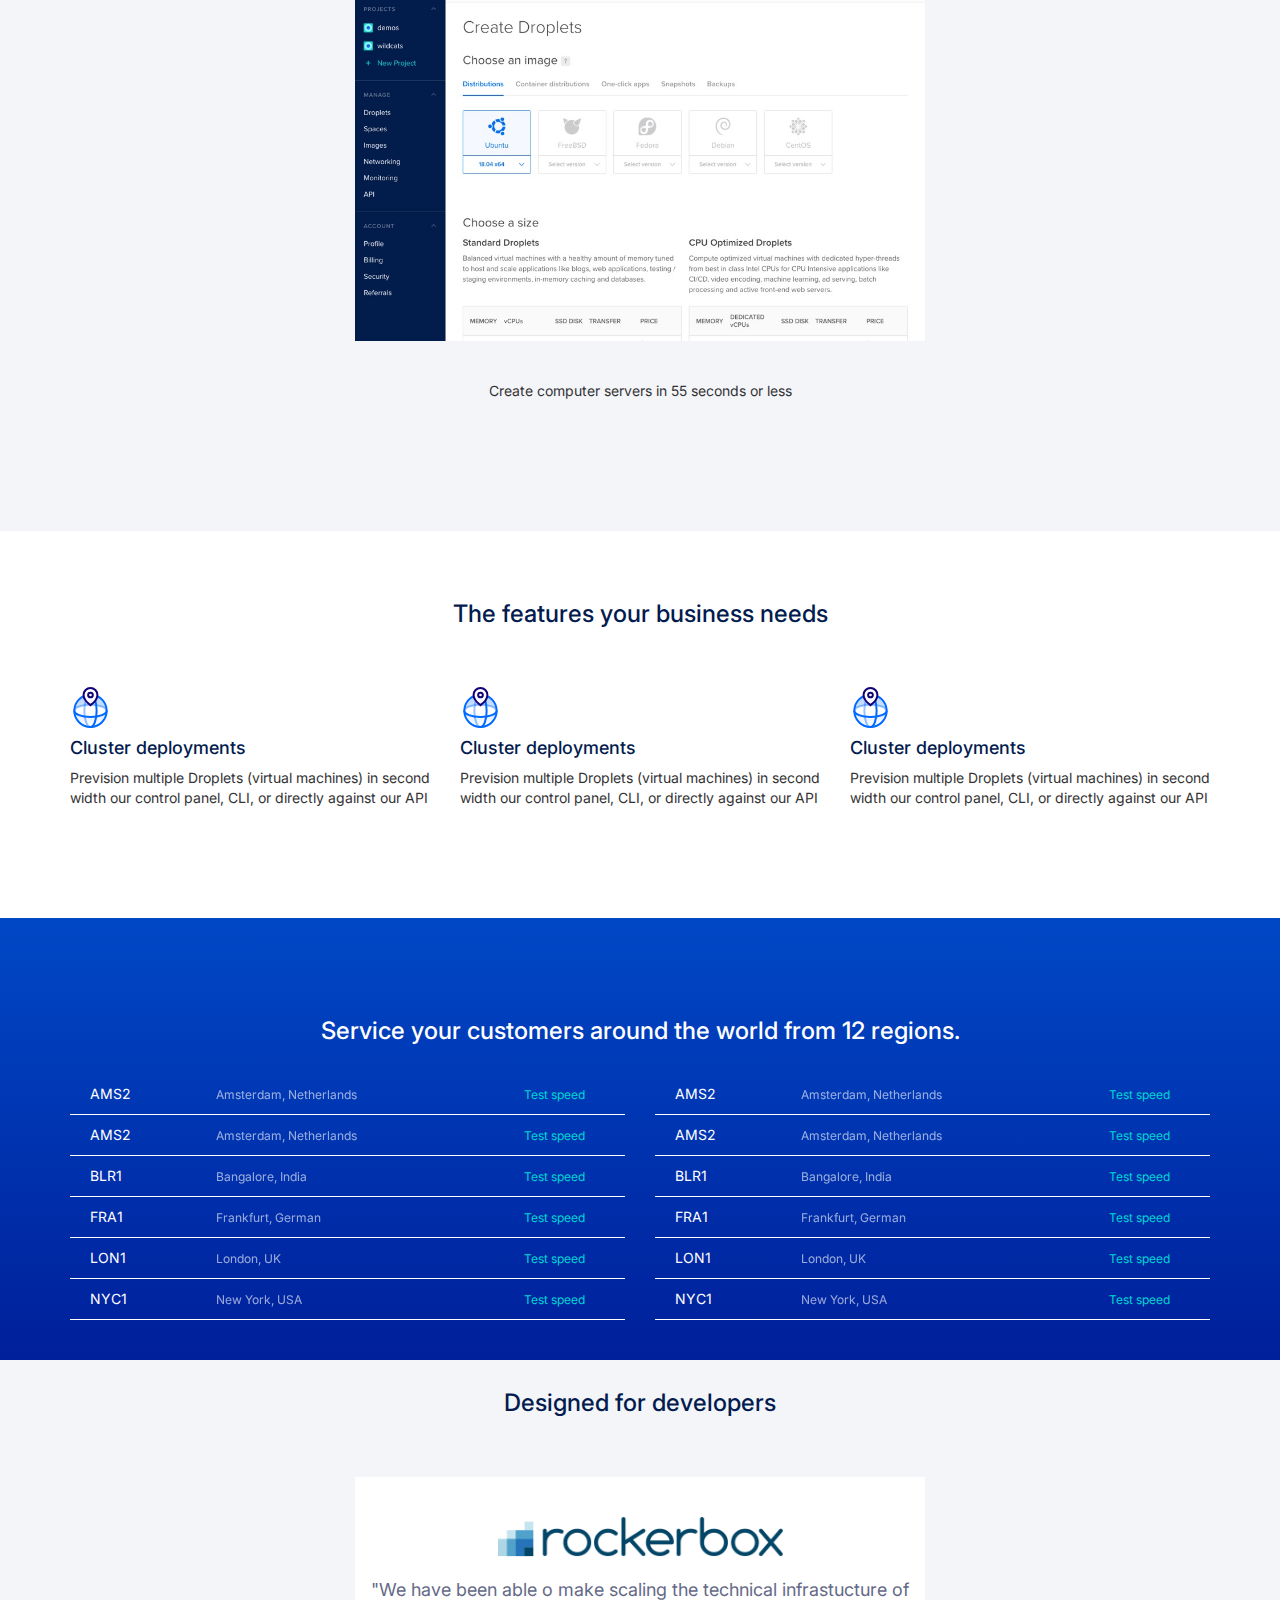
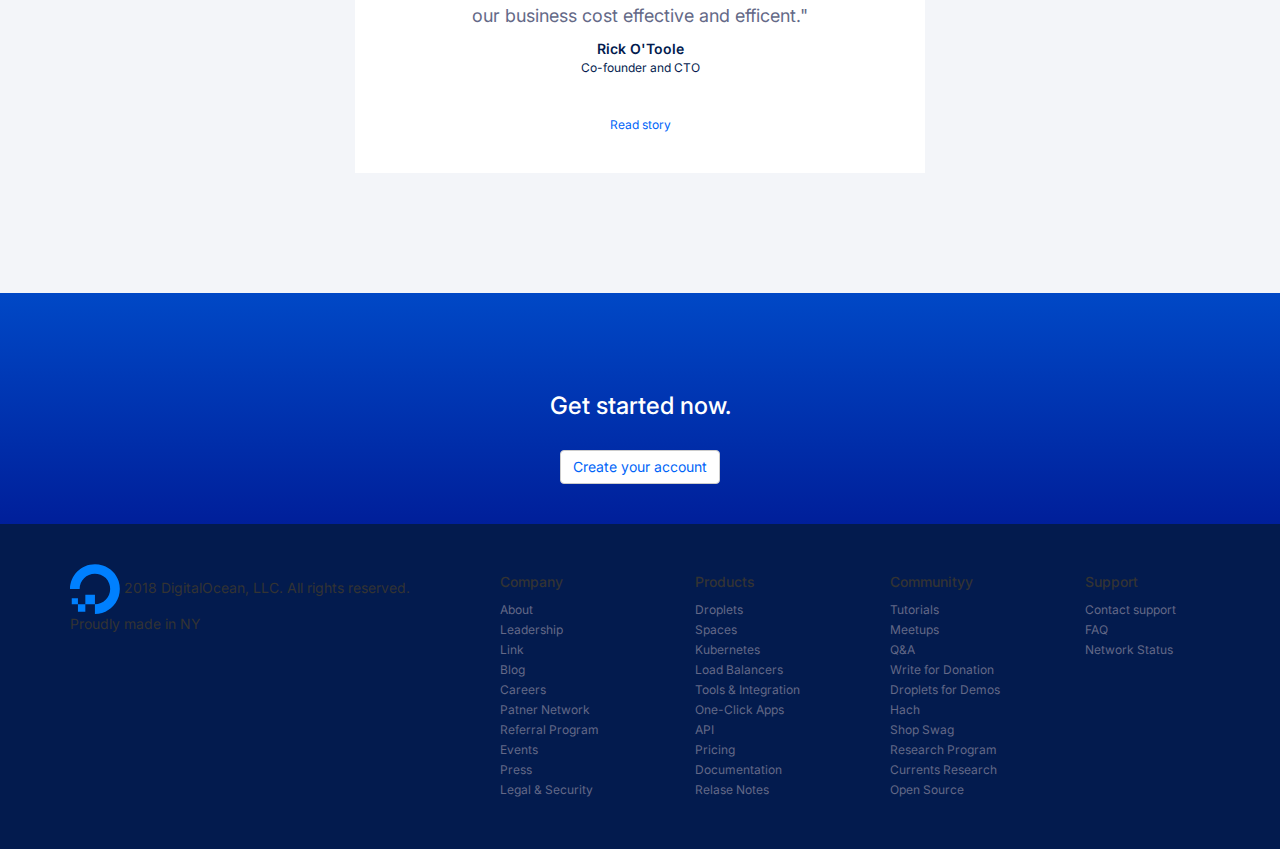
==== commit f71c035d: "impostato footer" ====
--- a/index.html
+++ b/index.html
@@ -29,9 +29,9 @@
 
                 <div class="row">
                     <!-- logo -->
-                    <div class="col-xs-3">   
-                        <img class="ms_logo" src="img/logo.png" alt="Logo">                        
-                                             
+                    <div class="col-xs-3">
+                        <img class="ms_logo" src="img/logo.png" alt="Logo">
+
                     </div>
                     <!-- nav menu -->
                     <div class="col-xs-9">
@@ -102,7 +102,7 @@
             </div>
 
         </div>
-        <!-- end top nav -->   
+        <!-- end top nav -->
 
     </header>
     <!-- end HEADER -->
@@ -119,25 +119,25 @@
 
                         <!-- jumbo teaser -->
                         <div class="col-xs-12 col-sm-7 col-md-7">
-                            <div class="jumbo_teaser"> 
+                            <div class="jumbo_teaser">
                                 <h1>The simplest cloud platform for developers & teams</h1>
                                 <p>Deploy, manage, and scale cloud applications faster and more efficently on DigitalOcean. We make managing infrastucture easy for teams and businesses, whether you're running one virtual machine or ten thousand.</p>
 
-                            </div>                           
+                            </div>
                         </div>
                         <!-- end jumbo teaser -->
 
                         <!-- jumbo form -->
-                        <div class="col-xs-12 col-sm-5 col-md-5">  
+                        <div class="col-xs-12 col-sm-5 col-md-5">
                             <div class="jumbo_form">
                                 <h2>Deploy your app in seconds.</h2>
-                                <h3>Get started now.</h3>                                
+                                <h3>Get started now.</h3>
 
                                 <form>
                                     <div class="form-group">
                                         <input class="form-control" type="email" placeholder="Email">
                                     </div>
-                    
+
                                     <div class="form-group">
                                         <input class="form-control" type="password" placeholder="Password">
                                     </div>
@@ -150,7 +150,7 @@
 
                                 <p><small>By signing up you agree to the <a href="">Terms of Service</a></small></p>
 
-                            </div>                        
+                            </div>
                         </div>
                         <!-- end jumbo form -->
 
@@ -183,9 +183,9 @@
                         <img src="img/hashicorp.svg" alt="hashicorp">
                     </li>
                     <li>
-                        <img src="img/splunk.svg" alt="splunk">   
+                        <img src="img/splunk.svg" alt="splunk">
                     </li>
-                </ul>               
+                </ul>
 
                 <div class="text-center">
                     <a class="blue_link" href="">View customers stories <i class="fas fa-chevron-right"></i></a>
@@ -203,7 +203,7 @@
             <div class="container">
                 <div class="section_title">
                     <h3>Deploy and scale seamlessly</h3>
-                    <p>Out optimized configuration process saves your team time when running and scaling distibuted applications. Al & machine learning workloads, hosted services, client websites, or CI/CD environments.</p>              
+                    <p>Out optimized configuration process saves your team time when running and scaling distibuted applications. Al & machine learning workloads, hosted services, client websites, or CI/CD environments.</p>
                 </div>
             </div>
 
@@ -244,7 +244,7 @@
                                         <img src="img/cluster-deploy.svg" alt="">
                                         <h4>Cluster deployments</h4>
                                         <p>Prevision multiple Droplets (virtual machines) in second width our control panel, CLI, or directly against our API</p>
-                                    
+
                                     </div>
                                 </div>
 
@@ -276,7 +276,7 @@
                                 </div>
 
                             </div>
-                            
+
                         </div>
                         <!-- end tools box -->
                     </div>
@@ -292,10 +292,10 @@
 
                 <div class="section_title">
                     <h3>Designed for developers</h3>
-                    <p>Build more and spend less time managing your infrastructure with our easy-to-use control panel and API.</p>              
-                </div>
-
-                <div class="ms_smaller">                     
+                    <p>Build more and spend less time managing your infrastructure with our easy-to-use control panel and API.</p>
+                </div>
+
+                <div class="ms_smaller">
 
                         <!-- img center -->
                         <div class="user_slider">
@@ -310,7 +310,7 @@
                                 <a class="ms_chevron" href=""><i class="fas fa-chevron-right"></i></a>
                             </div>
 
-                        </div>                        
+                        </div>
                         <!-- end img center -->
 
                     <div class="text-center ms_section">
@@ -330,7 +330,7 @@
             <div class="container">
 
                 <div class="section_title">
-                    <h3>The features your business needs</h3>                                 
+                    <h3>The features your business needs</h3>
                 </div>
 
                 <div class="ms_section">
@@ -342,7 +342,7 @@
                                 <p>Prevision multiple Droplets (virtual machines) in second width our control panel, CLI, or directly against our API</p>
                             </div>
                         </div>
-    
+
                         <div class="col-xs-12 col-sm-4">
                             <div class="tools_box">
                                 <img src="img/global.svg" alt="">
@@ -350,7 +350,7 @@
                                 <p>Prevision multiple Droplets (virtual machines) in second width our control panel, CLI, or directly against our API</p>
                             </div>
                         </div>
-    
+
                         <div class="col-xs-12 col-sm-4">
                             <div class="tools_box">
                                 <img src="img/global.svg" alt="">
@@ -358,7 +358,7 @@
                                 <p>Prevision multiple Droplets (virtual machines) in second width our control panel, CLI, or directly against our API</p>
                             </div>
                         </div>
-    
+
                     </div>
                 </div>
             </div>
@@ -382,14 +382,14 @@
 
                             <div class="row">
                                 <div class="col-xs-3">
-                                    <span class="city_code">AMS2</span>                                
+                                    <span class="city_code">AMS2</span>
                                 </div>
                                 <div class="col-xs-6">
                                     <span class="tab_city">Amsterdam, Netherlands</span>
                                 </div>
-                                <div class="col-xs-3">                                    
-                                    <a class="cyan_link" href="">Test speed<i class="fas fa-angle-right"></i></a>                                                                       
-                                </div>    
+                                <div class="col-xs-3">
+                                    <a class="cyan_link" href="">Test speed<i class="fas fa-angle-right"></i></a>
+                                </div>
                             </div>
                         </div>
                         <!-- end 1 row -->
@@ -399,14 +399,14 @@
 
                             <div class="row">
                                 <div class="col-xs-3">
-                                    <span class="city_code">AMS2</span>                                
+                                    <span class="city_code">AMS2</span>
                                 </div>
                                 <div class="col-xs-6">
                                     <span class="tab_city">Amsterdam, Netherlands</span>
                                 </div>
-                                <div class="col-xs-3">                                    
-                                    <a class="cyan_link" href="">Test speed<i class="fas fa-angle-right"></i></a>                                                                       
-                                </div>    
+                                <div class="col-xs-3">
+                                    <a class="cyan_link" href="">Test speed<i class="fas fa-angle-right"></i></a>
+                                </div>
                             </div>
                         </div>
                         <!-- end 2 row -->
@@ -416,14 +416,14 @@
 
                             <div class="row">
                                 <div class="col-xs-3">
-                                    <span class="city_code">BLR1</span>                                
+                                    <span class="city_code">BLR1</span>
                                 </div>
                                 <div class="col-xs-6">
                                     <span class="tab_city">Bangalore, India</span>
                                 </div>
-                                <div class="col-xs-3">                                    
-                                    <a class="cyan_link" href="">Test speed<i class="fas fa-angle-right"></i></a>                                                                       
-                                </div>    
+                                <div class="col-xs-3">
+                                    <a class="cyan_link" href="">Test speed<i class="fas fa-angle-right"></i></a>
+                                </div>
                             </div>
                         </div>
                         <!-- end 3 row -->
@@ -433,14 +433,14 @@
 
                             <div class="row">
                                 <div class="col-xs-3">
-                                    <span class="city_code">FRA1</span>                                
+                                    <span class="city_code">FRA1</span>
                                 </div>
                                 <div class="col-xs-6">
                                     <span class="tab_city">Frankfurt, German</span>
                                 </div>
-                                <div class="col-xs-3">                                    
-                                    <a class="cyan_link" href="">Test speed<i class="fas fa-angle-right"></i></a>                                                                       
-                                </div>    
+                                <div class="col-xs-3">
+                                    <a class="cyan_link" href="">Test speed<i class="fas fa-angle-right"></i></a>
+                                </div>
                             </div>
                         </div>
                         <!-- end 4 row -->
@@ -450,14 +450,14 @@
 
                             <div class="row">
                                 <div class="col-xs-3">
-                                    <span class="city_code">LON1</span>                                
+                                    <span class="city_code">LON1</span>
                                 </div>
                                 <div class="col-xs-6">
                                     <span class="tab_city">London, UK</span>
                                 </div>
-                                <div class="col-xs-3">                                    
-                                    <a class="cyan_link" href="">Test speed<i class="fas fa-angle-right"></i></a>                                                                       
-                                </div>    
+                                <div class="col-xs-3">
+                                    <a class="cyan_link" href="">Test speed<i class="fas fa-angle-right"></i></a>
+                                </div>
                             </div>
                         </div>
                         <!-- end 5 row -->
@@ -467,14 +467,14 @@
 
                             <div class="row">
                                 <div class="col-xs-3">
-                                    <span class="city_code">NYC1</span>                                
+                                    <span class="city_code">NYC1</span>
                                 </div>
                                 <div class="col-xs-6">
                                     <span class="tab_city">New York, USA</span>
                                 </div>
-                                <div class="col-xs-3">                                    
-                                    <a class="cyan_link" href="">Test speed<i class="fas fa-angle-right"></i></a>                                                                       
-                                </div>    
+                                <div class="col-xs-3">
+                                    <a class="cyan_link" href="">Test speed<i class="fas fa-angle-right"></i></a>
+                                </div>
                             </div>
                         </div>
                         <!-- end 6 row -->
@@ -490,14 +490,14 @@
 
                             <div class="row">
                                 <div class="col-xs-3">
-                                    <span class="city_code">AMS2</span>                                
+                                    <span class="city_code">AMS2</span>
                                 </div>
                                 <div class="col-xs-6">
                                     <span class="tab_city">Amsterdam, Netherlands</span>
                                 </div>
-                                <div class="col-xs-3">                                    
-                                    <a class="cyan_link" href="">Test speed<i class="fas fa-angle-right"></i></a>                                                                       
-                                </div>    
+                                <div class="col-xs-3">
+                                    <a class="cyan_link" href="">Test speed<i class="fas fa-angle-right"></i></a>
+                                </div>
                             </div>
                         </div>
                         <!-- end 1 row -->
@@ -507,14 +507,14 @@
 
                             <div class="row">
                                 <div class="col-xs-3">
-                                    <span class="city_code">AMS2</span>                                
+                                    <span class="city_code">AMS2</span>
                                 </div>
                                 <div class="col-xs-6">
                                     <span class="tab_city">Amsterdam, Netherlands</span>
                                 </div>
-                                <div class="col-xs-3">                                    
-                                    <a class="cyan_link" href="">Test speed<i class="fas fa-angle-right"></i></a>                                                                       
-                                </div>    
+                                <div class="col-xs-3">
+                                    <a class="cyan_link" href="">Test speed<i class="fas fa-angle-right"></i></a>
+                                </div>
                             </div>
                         </div>
                         <!-- end 2 row -->
@@ -524,14 +524,14 @@
 
                             <div class="row">
                                 <div class="col-xs-3">
-                                    <span class="city_code">BLR1</span>                                
+                                    <span class="city_code">BLR1</span>
                                 </div>
                                 <div class="col-xs-6">
                                     <span class="tab_city">Bangalore, India</span>
                                 </div>
-                                <div class="col-xs-3">                                    
-                                    <a class="cyan_link" href="">Test speed<i class="fas fa-angle-right"></i></a>                                                                       
-                                </div>    
+                                <div class="col-xs-3">
+                                    <a class="cyan_link" href="">Test speed<i class="fas fa-angle-right"></i></a>
+                                </div>
                             </div>
                         </div>
                         <!-- end 3 row -->
@@ -541,14 +541,14 @@
 
                             <div class="row">
                                 <div class="col-xs-3">
-                                    <span class="city_code">FRA1</span>                                
+                                    <span class="city_code">FRA1</span>
                                 </div>
                                 <div class="col-xs-6">
                                     <span class="tab_city">Frankfurt, German</span>
                                 </div>
-                                <div class="col-xs-3">                                    
-                                    <a class="cyan_link" href="">Test speed<i class="fas fa-angle-right"></i></a>                                                                       
-                                </div>    
+                                <div class="col-xs-3">
+                                    <a class="cyan_link" href="">Test speed<i class="fas fa-angle-right"></i></a>
+                                </div>
                             </div>
                         </div>
                         <!-- end 4 row -->
@@ -558,14 +558,14 @@
 
                             <div class="row">
                                 <div class="col-xs-3">
-                                    <span class="city_code">LON1</span>                                
+                                    <span class="city_code">LON1</span>
                                 </div>
                                 <div class="col-xs-6">
                                     <span class="tab_city">London, UK</span>
                                 </div>
-                                <div class="col-xs-3">                                    
-                                    <a class="cyan_link" href="">Test speed<i class="fas fa-angle-right"></i></a>                                                                       
-                                </div>    
+                                <div class="col-xs-3">
+                                    <a class="cyan_link" href="">Test speed<i class="fas fa-angle-right"></i></a>
+                                </div>
                             </div>
                         </div>
                         <!-- end 5 row -->
@@ -575,14 +575,14 @@
 
                             <div class="row">
                                 <div class="col-xs-3">
-                                    <span class="city_code">NYC1</span>                                
+                                    <span class="city_code">NYC1</span>
                                 </div>
                                 <div class="col-xs-6">
                                     <span class="tab_city">New York, USA</span>
                                 </div>
-                                <div class="col-xs-3">                                    
-                                    <a class="cyan_link" href="">Test speed<i class="fas fa-angle-right"></i></a>                                                                       
-                                </div>    
+                                <div class="col-xs-3">
+                                    <a class="cyan_link" href="">Test speed<i class="fas fa-angle-right"></i></a>
+                                </div>
                             </div>
                         </div>
                         <!-- end 6 row -->
@@ -608,15 +608,15 @@
                     <h3>Designed for developers</h3>
                 </div>
 
-                <div class="ms_smaller">                     
+                <div class="ms_smaller">
 
                     <!-- img center -->
                     <div class="user_slider">
-    
+
                         <div class="chevron_left">
                             <a class="ms_chevron" href=""><i class="fas fa-chevron-left"></i></a>
                         </div>
-    
+
                         <div class="rockerbox">
                             <img src="img/rockerbox-logo.png" alt="">
                             <p>"We have been able o make scaling the technical infrastucture of our business cost effective and efficent."</p>
@@ -624,15 +624,15 @@
                             <div class="small_text">Co-founder and CTO</div>
                             <a class="blue_link" href="">Read story <i class="fas fa-chevron-right"></i></a>
                         </div>
-    
+
                         <div class="chevron_right">
                             <a class="ms_chevron" href=""><i class="fas fa-chevron-right"></i></a>
                         </div>
-    
-                    </div>                        
+
+                    </div>
                     <!-- end img center -->
-    
-                <div class="text-center ms_section">                
+
+                <div class="text-center ms_section">
                     <a class="blue_link ms_user" href=""><i class="fas fa-ellipsis-h"></i></a>
                 </div>
             </div>
@@ -644,18 +644,125 @@
 
 
         <!-- started section -->
-
-
-
-
-
-
-
-
+        <section class="bg_blue ms_section text-center">
+            <h3>Get started now.</h3>
+            <button type="button" class="ms_btn btn btn-default">Create your account</button>
+
+
+        </section>
+        <!-- end started section -->
     </main>
     <!-- endn MAIN -->
 
-    
+
+      <!-- FOOTER -->
+
+    <footer class="bg_dkblue ms_section">
+        <div class="container">
+            <div class="foot_content">
+
+                <div class="row">
+                    <!-- copyright and social column -->
+                    <div class="col-xs-12 col-md-4">
+
+                        <div class="copy_social">
+                            <img src="img/logo-small.svg" alt="">
+                            <span>2018 DigitalOcean, LLC. All rights reserved. <br>Proudly made in NY </span>
+                            <a href=""><i class="fab fa-instagram"></i></a>
+                            <a href=""><i class="fab fa-facebook-f"></i></a>
+                            <a href=""><i class="fab fa-twitter"></i></a>
+                            <a href=""><i class="fab fa-youtube"></i></a>
+                        </div>
+
+                    </div>
+                    <!-- end copyright and social column -->
+
+
+                    <!-- foot nav -->
+                    <div class="col-xs-12 col-md-8">
+                        <div class="foot_nav">
+
+                            <div class="row">
+                                <!-- first column -company- -->
+                                <div class="col-xs-12 col-sm-6 col-md-3">
+                                    <ul class="foot_menu">
+                                        <li> <h5>Company</h5> </li>
+                                        <li><a href="#">About</a></li>
+                                        <li><a href="#">Leadership</a></li>
+                                        <li><a href="#">Link</a></li>
+                                        <li><a href="#">Blog</a></li>
+                                        <li><a href="#">Careers</a></li>
+                                        <li> <a href="#">Patner Network</a></li>
+                                        <li> <a href="#">Referral Program</a></li>
+                                        <li> <a href="#">Events</a></li>
+                                        <li> <a href="#">Press</a></li>
+                                        <li> <a href="#">Legal & Security</a></li>
+                                    </ul>
+                                </div>
+                                <!-- end first column -company- -->
+
+                                <!-- second column -products- -->
+                                <div class="col-xs-12 col-sm-6 col-md-3">
+                                    <ul class="foot_menu">
+                                        <li> <h5>Products</h5> </li>
+                                        <li><a href="#">Droplets</a></li>
+                                        <li><a href="#">Spaces</a></li>
+                                        <li><a href="#">Kubernetes</a></li>
+                                        <li><a href="#">Load Balancers</a></li>
+                                        <li><a href="#">Tools & Integration</a></li>
+                                        <li><a href="#">One-Click Apps</a></li>
+                                        <li><a href="#">API</a></li>
+                                        <li><a href="#">Pricing</a></li>
+                                        <li><a href="#">Documentation</a></li>
+                                        <li><a href="#">Relase Notes</a></li>
+                                    </ul>
+                                </div>
+                                <!-- end second column -products- -->
+
+                                <!-- third column -community- -->
+                                <div class="col-xs-12 col-sm-6 col-md-3">
+                                    <ul class="foot_menu">
+                                        <li> <h5>Communityy</h5> </li>
+                                        <li><a href="#">Tutorials</a></li>
+                                        <li><a href="#">Meetups</a></li>
+                                        <li><a href="#">Q&A</a></li>
+                                        <li><a href="#">Write for Donation</a></li>
+                                        <li><a href="#">Droplets for Demos</a></li>
+                                        <li><a href="#">Hach</a></li>
+                                        <li><a href="#">Shop Swag</a></li>
+                                        <li><a href="#">Research Program</a></li>
+                                        <li><a href="#">Currents Research</a></li>
+                                        <li><a href="#">Open Source</a></li>
+                                    </ul>
+                                </div>
+                                <!-- end third column -community- -->
+
+                                <!-- fourth column -contact- -->
+                                <div class="col-xs-12 col-sm-6 col-md-3">
+                                    <ul class="foot_menu">
+                                        <li> <h5>Support</h5> </li>
+                                        <li><a href="#">Contact support</a></li>
+                                        <li><a href="#">FAQ</a></li>
+                                        <li><a href="#">Network Status</a></li>
+                                    </ul>
+                                </div>
+                                <!-- fourth column -contact- -->
+                            </div>
+
+                        </div>
+                    </div>
+                    <!-- end foot nav -->
+
+                </div>
+
+            </div>
+
+        </div>
+    </footer>
+
+      <!-- end FOOTER -->
+
+
 
 </body>
 </html>
--- a/css/style.css
+++ b/css/style.css
@@ -338,10 +338,34 @@
     padding: 40px 0;
 }
 
-
-
-
-
-
-
-
+/* started section */
+
+.ms_btn {
+    background-color: white;
+    color:#0064f8;    
+}
+
+/* FOOTER */
+
+.bg_dkblue {
+    background-color:#031b4e;
+}
+
+
+
+.foot_menu {
+    list-style-type: none;
+}
+
+.foot_menu li a {
+    font-size: 12px;
+    color: #646987;
+}
+
+
+
+
+
+
+
+
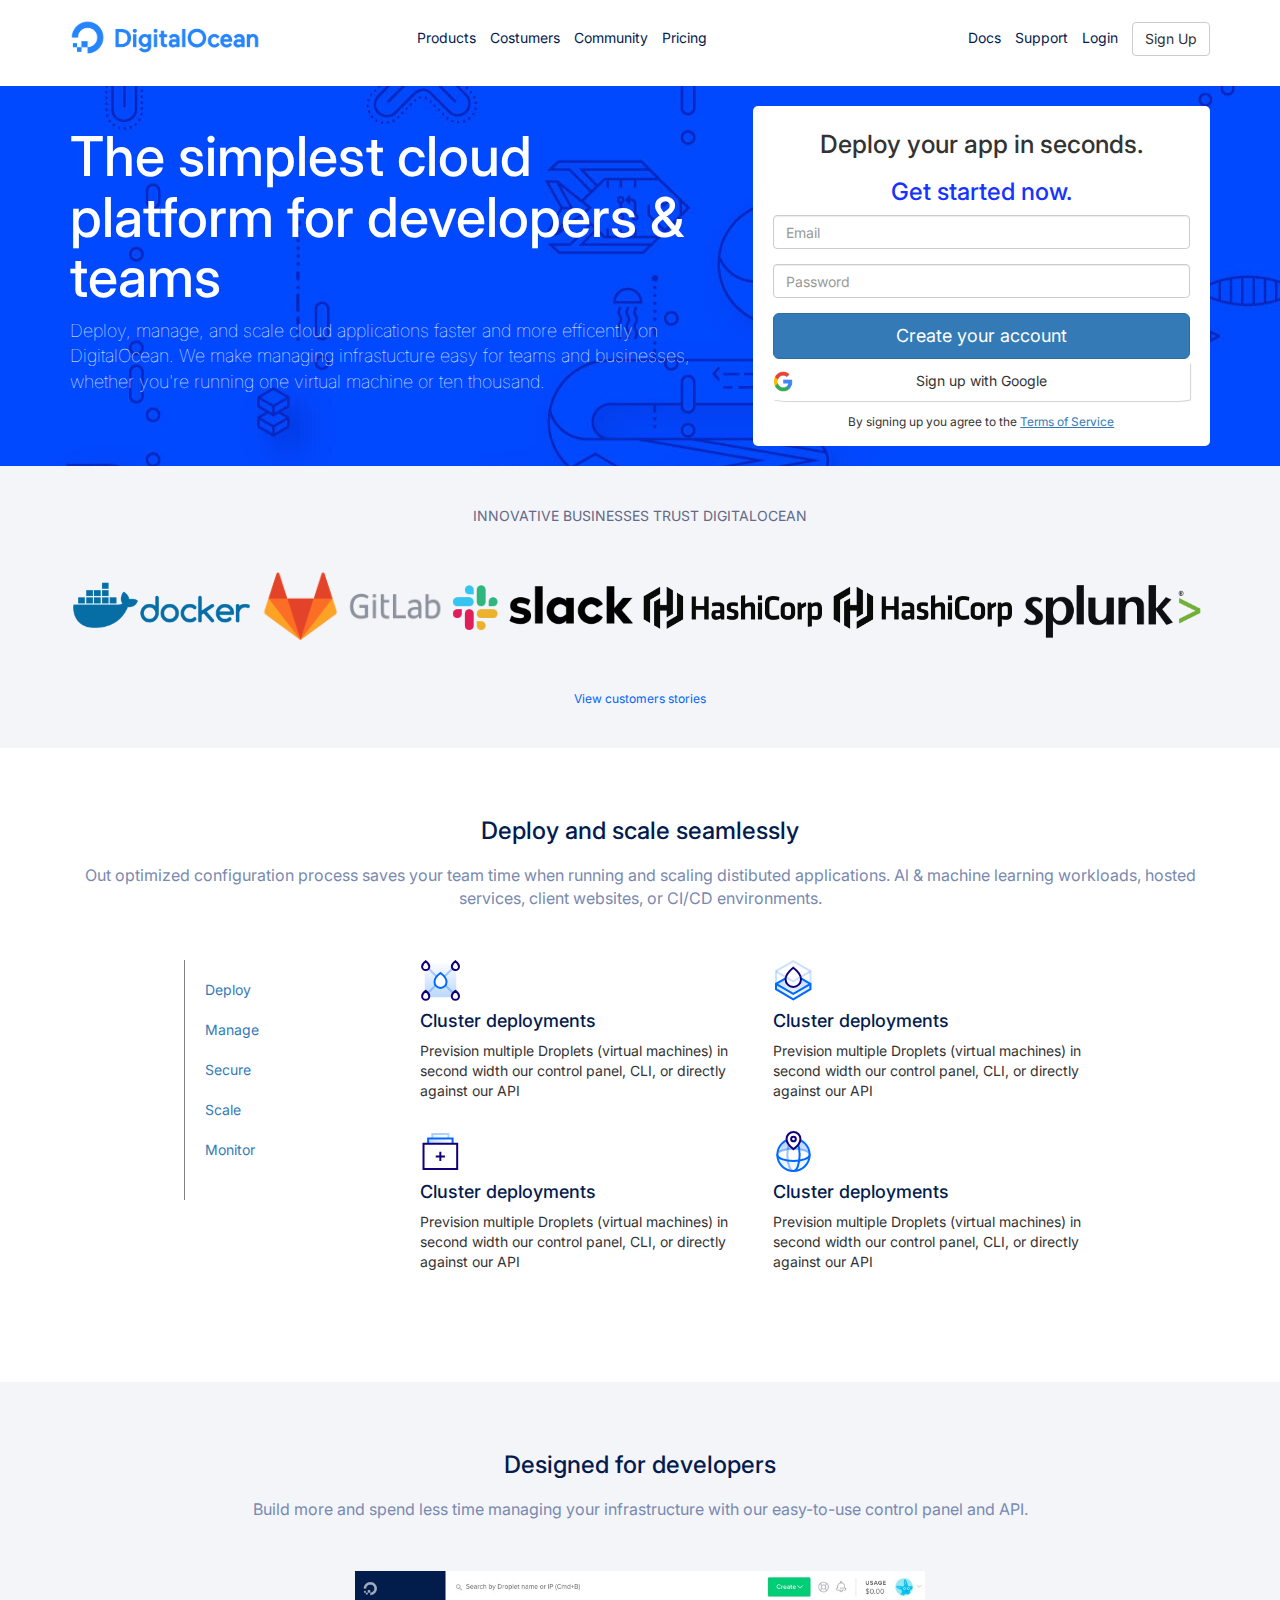
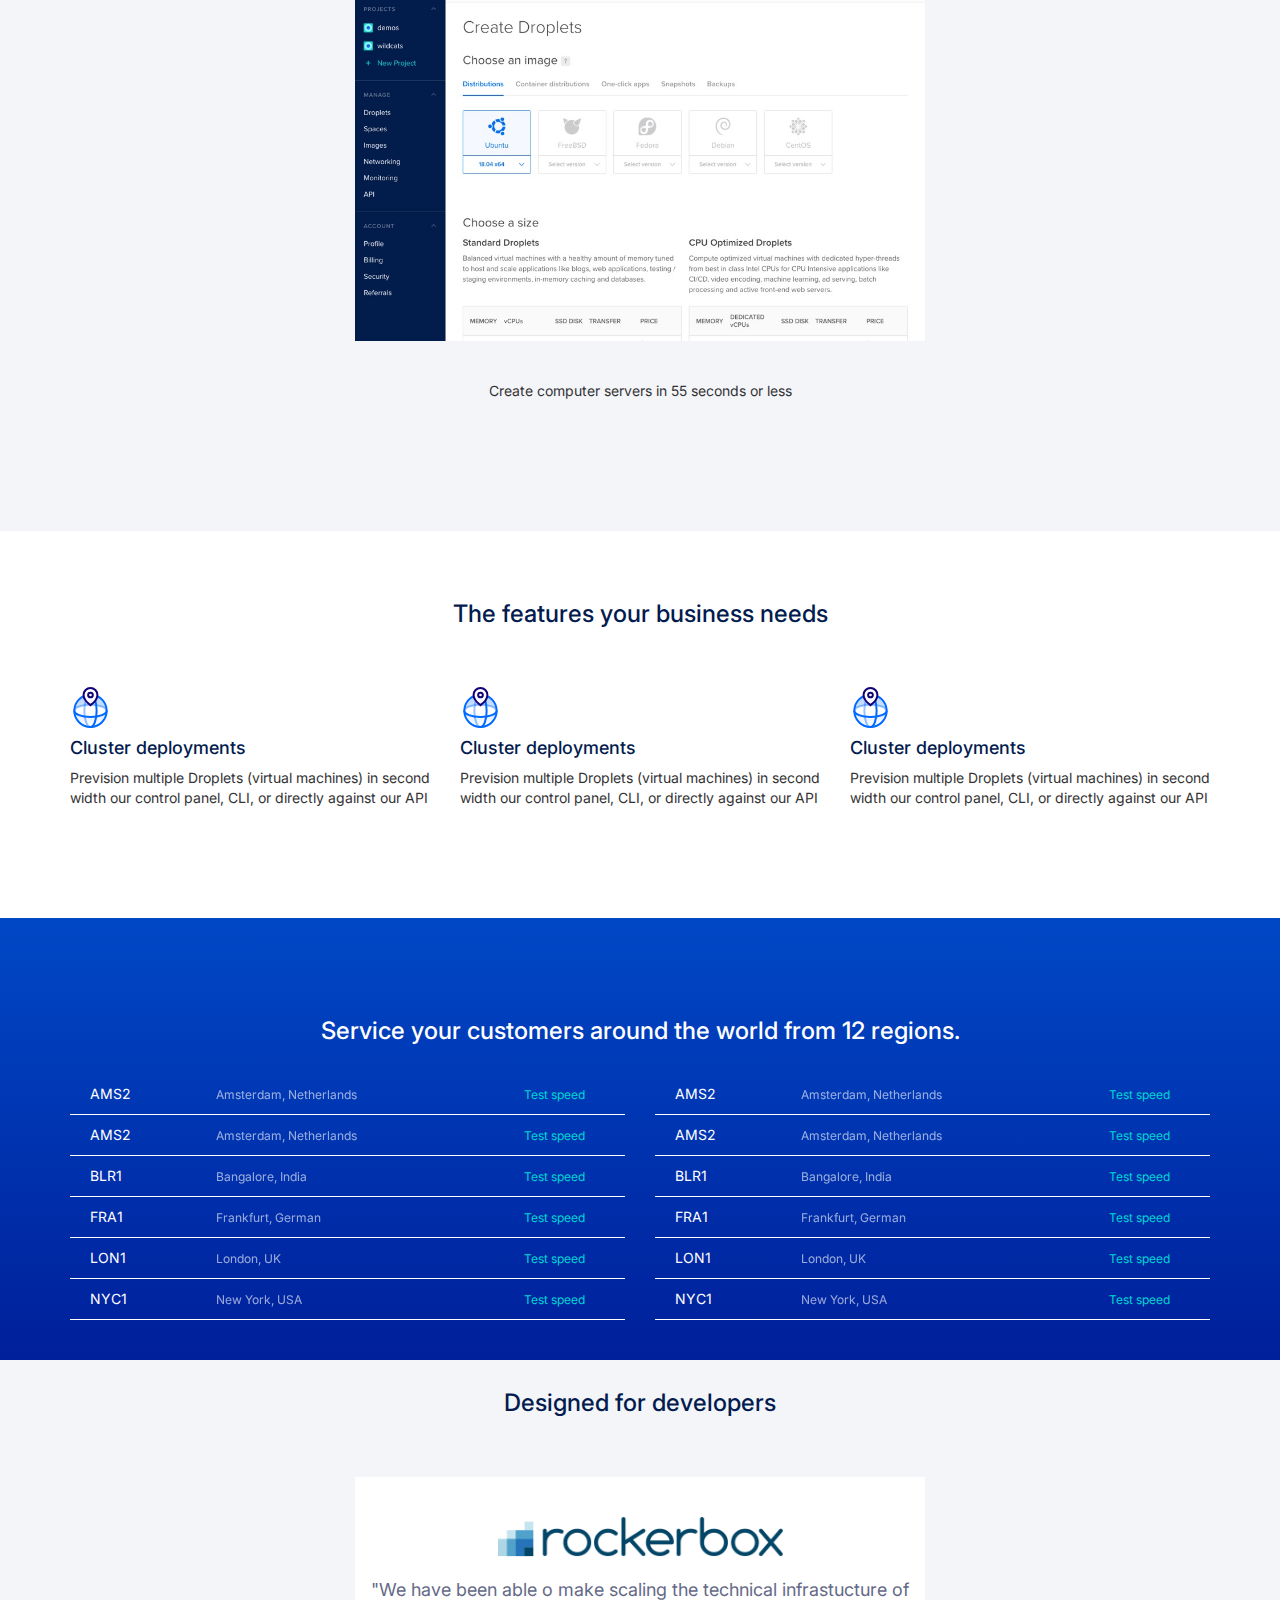
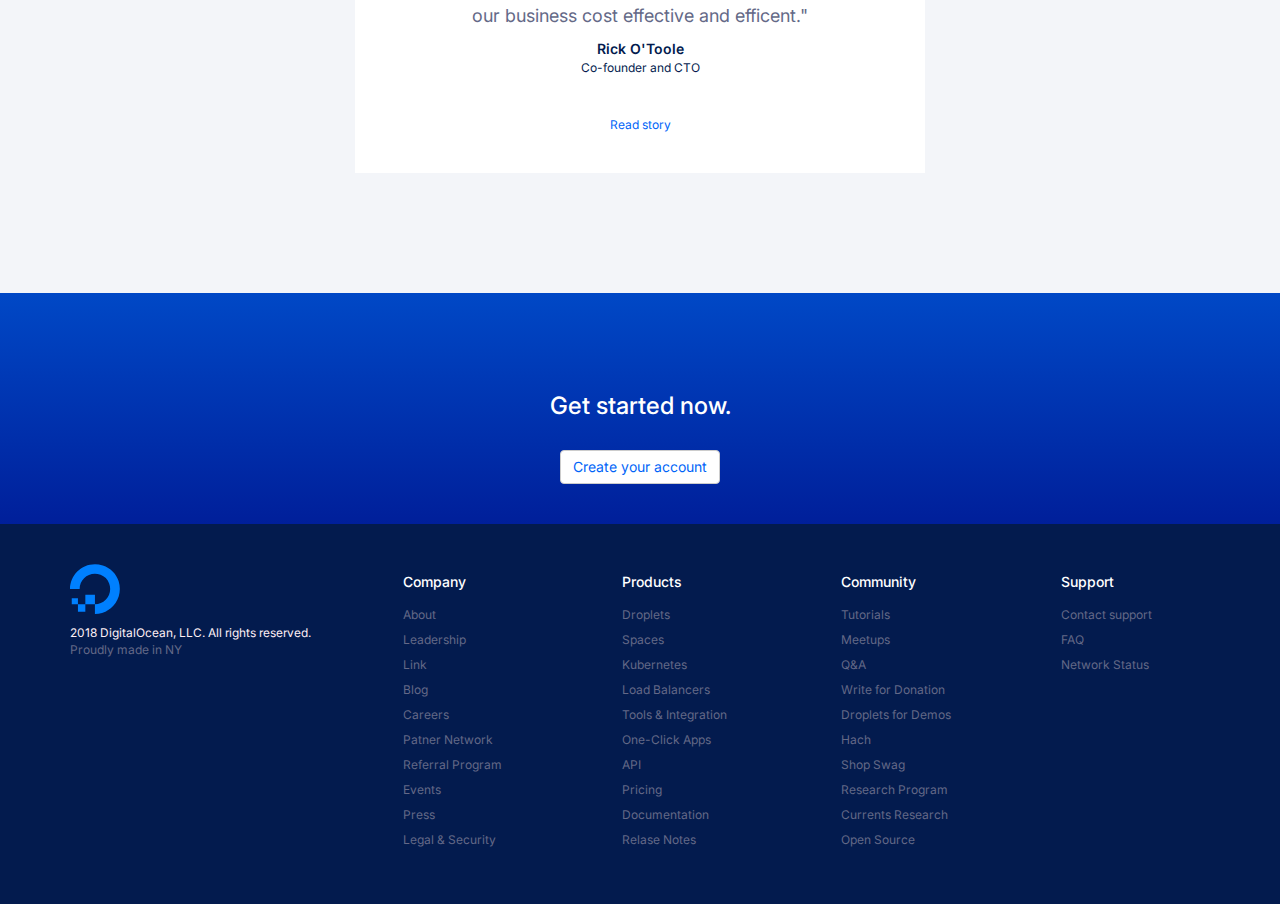
==== commit bad4a7ce: "sistemato footer" ====
--- a/index.html
+++ b/index.html
@@ -663,15 +663,19 @@
 
                 <div class="row">
                     <!-- copyright and social column -->
-                    <div class="col-xs-12 col-md-4">
+                    <div class="col-xs-12 col-md-3">
 
                         <div class="copy_social">
                             <img src="img/logo-small.svg" alt="">
-                            <span>2018 DigitalOcean, LLC. All rights reserved. <br>Proudly made in NY </span>
-                            <a href=""><i class="fab fa-instagram"></i></a>
-                            <a href=""><i class="fab fa-facebook-f"></i></a>
-                            <a href=""><i class="fab fa-twitter"></i></a>
-                            <a href=""><i class="fab fa-youtube"></i></a>
+                            <small><i class="fas fa-copyright"></i>2018 DigitalOcean, LLC. All rights reserved.</small>
+                            <div class="small_text">Proudly made in NY</div>
+                            <ul class="ms_nolistyle">
+                                <li><a href=""><i class="fab fa-twitter"></i></a></li>                                
+                                <li><a href=""><i class="fab fa-facebook-square"></i></a></li>
+                                <li><a href=""><i class="fab fa-instagram"></i></a></li>
+                                <li><a href=""><i class="fab fa-youtube"></i></a></li>
+                                <li><a href=""><i class="fab fa-linkedin"></i></a></li>
+                            </ul>                       
                         </div>
 
                     </div>
@@ -679,14 +683,14 @@
 
 
                     <!-- foot nav -->
-                    <div class="col-xs-12 col-md-8">
+                    <div class="col-xs-12 col-md-9">
                         <div class="foot_nav">
 
                             <div class="row">
                                 <!-- first column -company- -->
                                 <div class="col-xs-12 col-sm-6 col-md-3">
                                     <ul class="foot_menu">
-                                        <li> <h5>Company</h5> </li>
+                                        <li><h5>Company</h5></li>
                                         <li><a href="#">About</a></li>
                                         <li><a href="#">Leadership</a></li>
                                         <li><a href="#">Link</a></li>
@@ -704,7 +708,7 @@
                                 <!-- second column -products- -->
                                 <div class="col-xs-12 col-sm-6 col-md-3">
                                     <ul class="foot_menu">
-                                        <li> <h5>Products</h5> </li>
+                                        <li><h5>Products</h5></li>
                                         <li><a href="#">Droplets</a></li>
                                         <li><a href="#">Spaces</a></li>
                                         <li><a href="#">Kubernetes</a></li>
@@ -722,7 +726,7 @@
                                 <!-- third column -community- -->
                                 <div class="col-xs-12 col-sm-6 col-md-3">
                                     <ul class="foot_menu">
-                                        <li> <h5>Communityy</h5> </li>
+                                        <li><h5>Community</h5></li>
                                         <li><a href="#">Tutorials</a></li>
                                         <li><a href="#">Meetups</a></li>
                                         <li><a href="#">Q&A</a></li>
@@ -740,7 +744,7 @@
                                 <!-- fourth column -contact- -->
                                 <div class="col-xs-12 col-sm-6 col-md-3">
                                     <ul class="foot_menu">
-                                        <li> <h5>Support</h5> </li>
+                                        <li><h5>Support</h5></li>
                                         <li><a href="#">Contact support</a></li>
                                         <li><a href="#">FAQ</a></li>
                                         <li><a href="#">Network Status</a></li>
--- a/css/style.css
+++ b/css/style.css
@@ -45,8 +45,7 @@
 
 .bg_blue {
     background: linear-gradient( to bottom, #0048C6 0%, #001F9A 100% );
-    color: white;
-    padding: 40px 0;
+    color: white;    
 }
 
 .bg_blue h3 {
@@ -54,7 +53,14 @@
     padding: 40px 0 20px 0;
 }
 
-
+.ms_nolistyle {
+    list-style-type: none;
+    padding: 0;    
+}
+
+.ms_nolistyle li {
+    display: inline-block;
+}
 /* HEADER */
 
 /* top nav */
@@ -89,16 +95,7 @@
 }
 
 .nav_menu_right li {
-    margin-left: 10px;    
-}
-
-.ms_nolistyle {
-    list-style-type: none;
-    padding: 0;    
-}
-
-.ms_nolistyle li {
-    display: inline-block;
+    margin-left: 10px;  
 }
 
 .burger_menu {
@@ -351,21 +348,46 @@
     background-color:#031b4e;
 }
 
-
+.foot_content h5{
+    color: white;
+}
+
+.foot_content a {
+    color: #646987;    
+}
+
+.copy_social small {
+    display: block;
+    color: lavenderblush;
+    padding-top: 10px;
+}
+
+.foot_content .small_text {
+    color: #646987;
+}
+
+.foot_content .ms_nolistyle li {
+    padding: 10px 10px 0 0;
+    font-size: 22px;    
+}
 
 .foot_menu {
     list-style-type: none;
 }
 
+.foot_menu li {
+    padding-bottom: 5px;
+}
+
 .foot_menu li a {
     font-size: 12px;
-    color: #646987;
-}
-
-
-
-
-
-
-
-
+    
+}
+
+
+
+
+
+
+
+
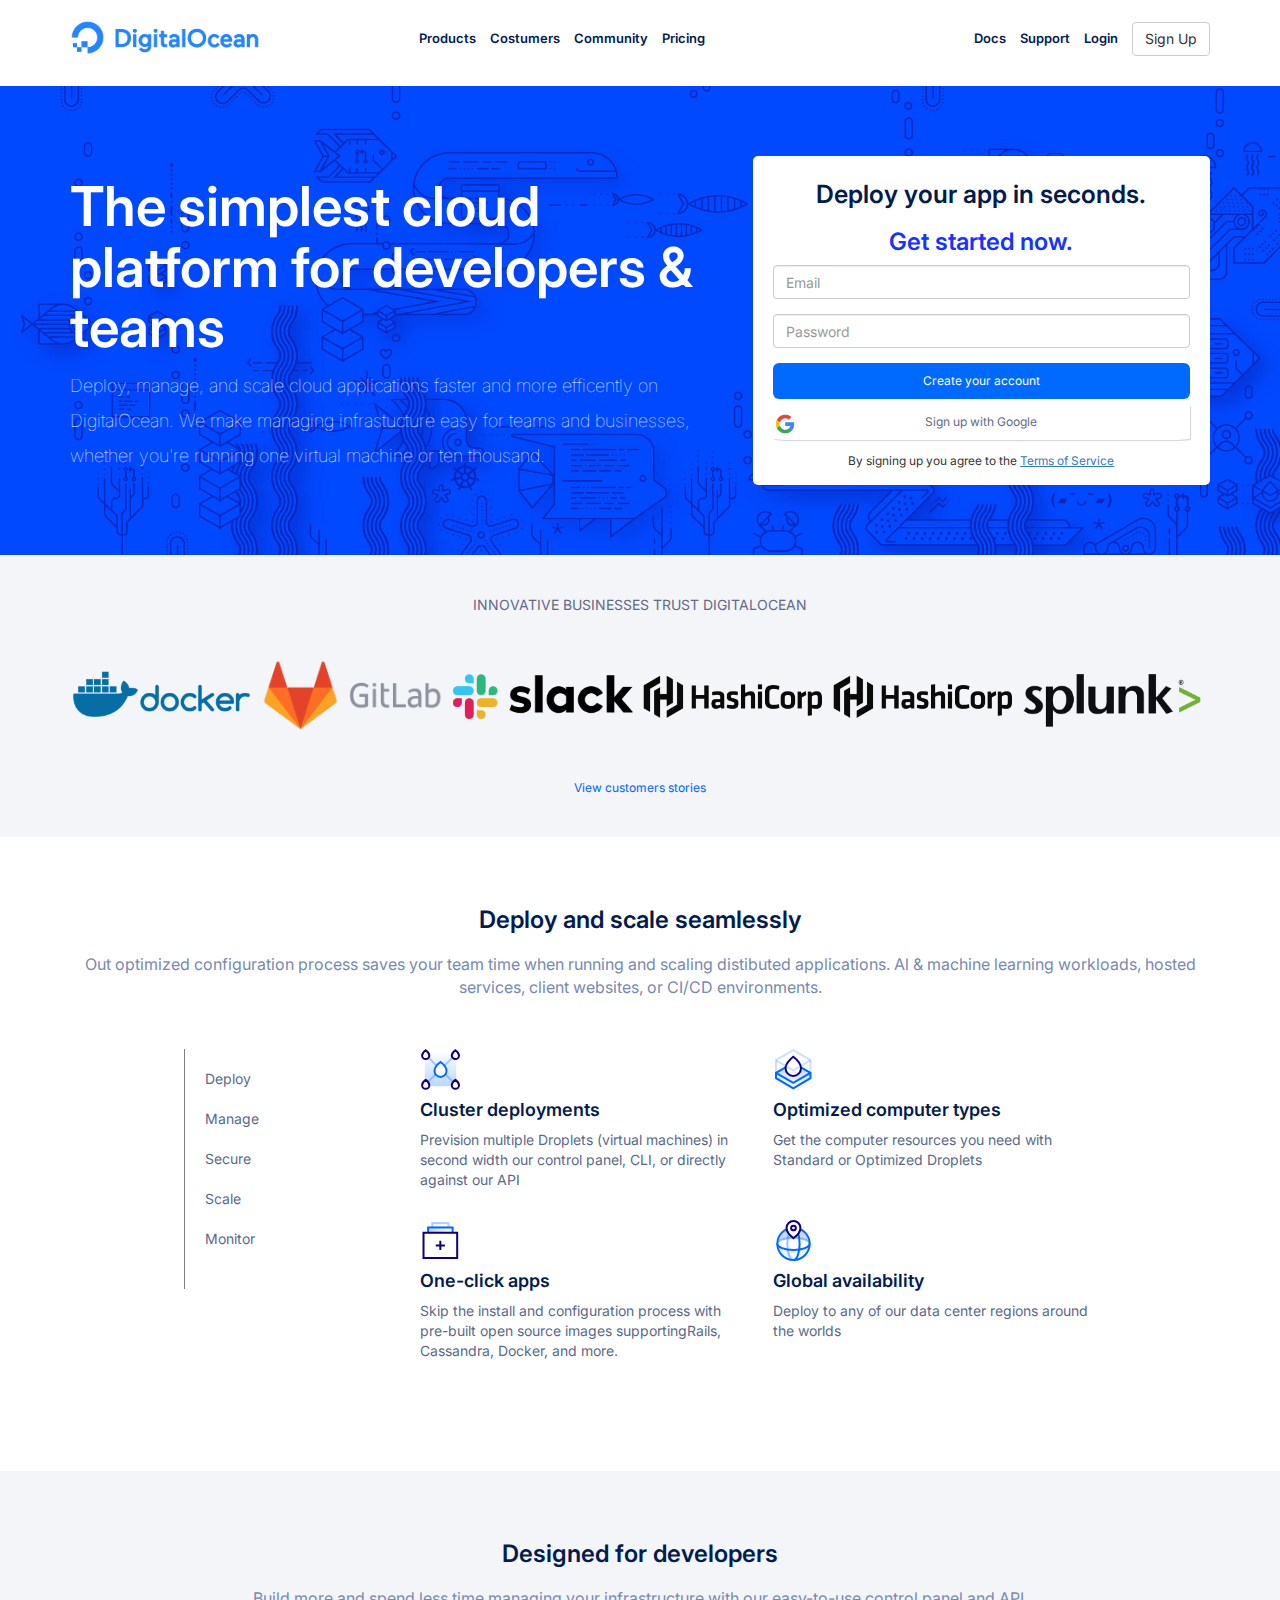
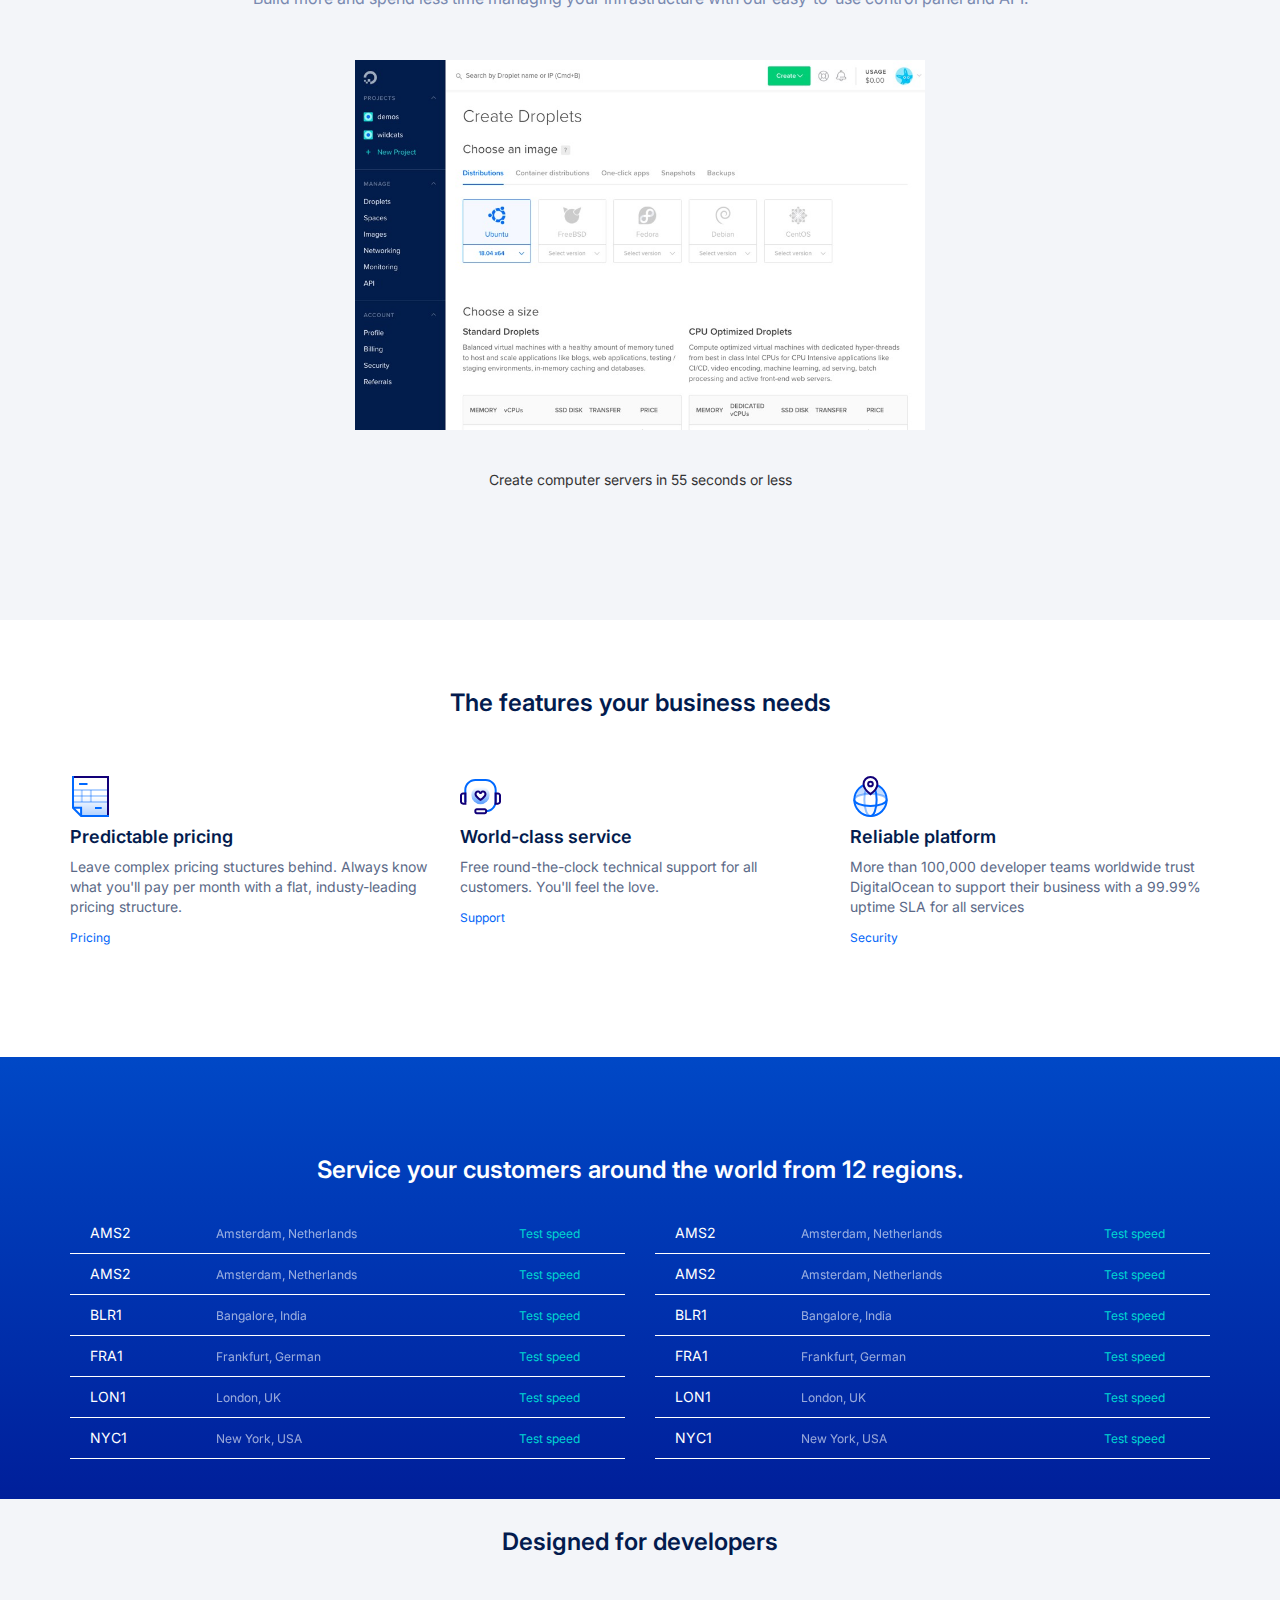
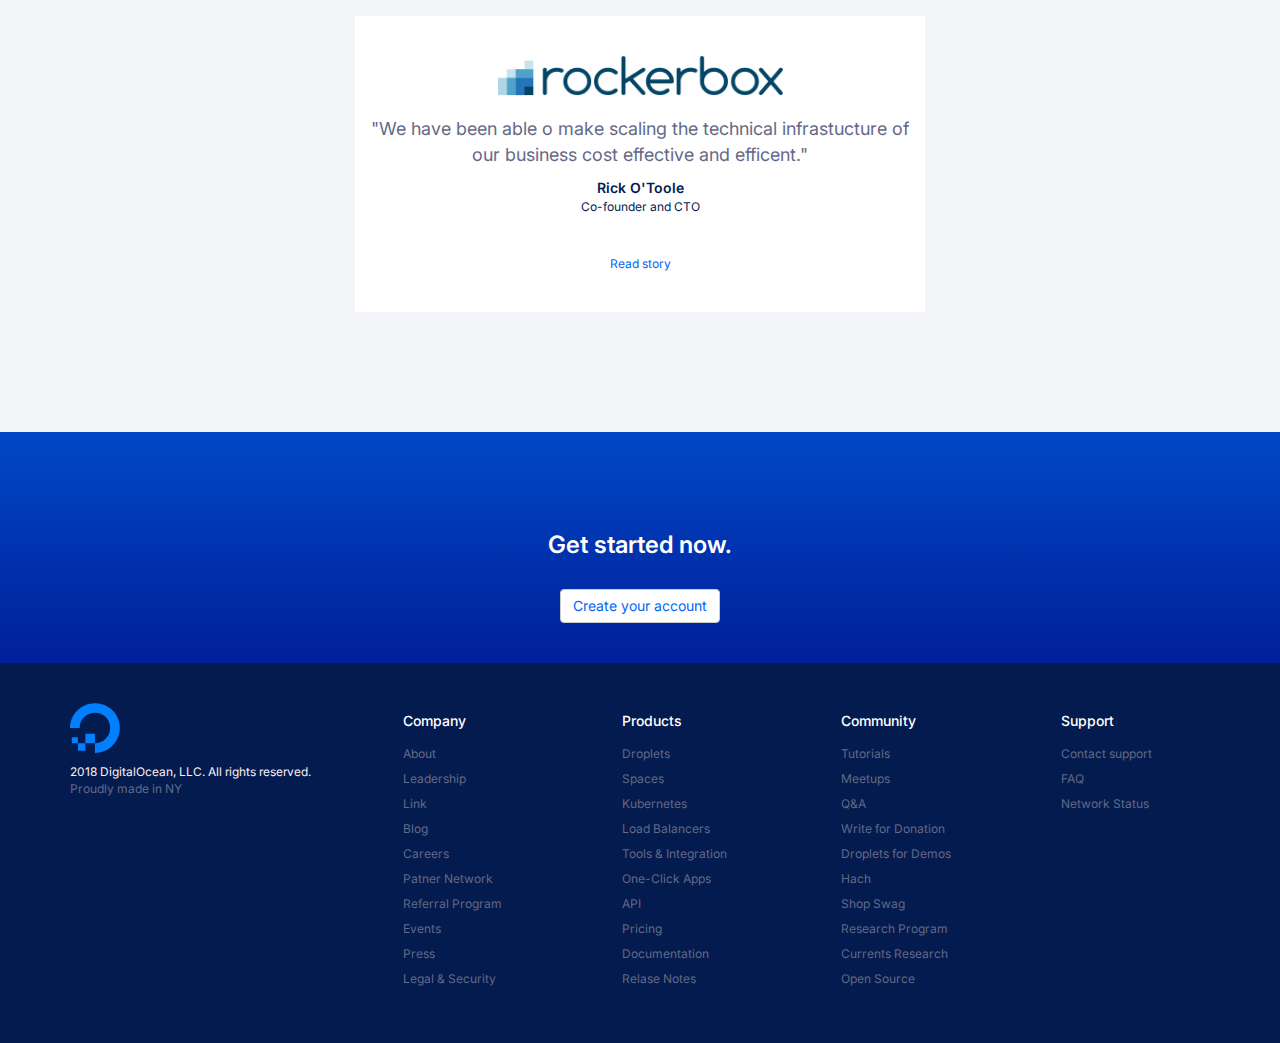
==== commit e6d6000d: "aggiunto media query per le frecce nelle sezioni con gli slider" ====
--- a/index.html
+++ b/index.html
@@ -14,6 +14,8 @@
     <link rel="preconnect" href="https://fonts.gstatic.com">
     <link href="https://fonts.googleapis.com/css2?family=Inter:wght@300;500&display=swap" rel="stylesheet">
     <link rel="preconnect" href="https://fonts.gstatic.com">
+    <link rel="preconnect" href="https://fonts.gstatic.com">
+    <link href="https://fonts.googleapis.com/css2?family=Inter:wght@600&display=swap" rel="stylesheet">
     <link href="https://fonts.googleapis.com/css2?family=Inter:wght@300;500;800&display=swap" rel="stylesheet">
 
     <link rel="stylesheet" href="https://cdnjs.cloudflare.com/ajax/libs/font-awesome/5.15.2/css/all.min.css" integrity="sha512-HK5fgLBL+xu6dm/Ii3z4xhlSUyZgTT9tuc/hSrtw6uzJOvgRr2a9jyxxT1ely+B+xFAmJKVSTbpM/CuL7qxO8w==" crossorigin="anonymous" />
@@ -141,8 +143,9 @@
                                     <div class="form-group">
                                         <input class="form-control" type="password" placeholder="Password">
                                     </div>
-                                    <button type="button" class="btn btn-primary btn-lg btn-block">Create your account</button>
-                                    <button class="google_button" type="button" class="btn btn-default btn-lg btn-block">
+
+                                    <button type="button" class="account_btn btn btn-primary btn-lg btn-block">Create your account</button>
+                                    <button type="button" class="google_btn btn btn-default btn-lg btn-block">
                                         <img class="google_logo" src="img/google-icon.png" alt="Google logo">
                                         Sign up with Google
                                     </button>
@@ -244,15 +247,14 @@
                                         <img src="img/cluster-deploy.svg" alt="">
                                         <h4>Cluster deployments</h4>
                                         <p>Prevision multiple Droplets (virtual machines) in second width our control panel, CLI, or directly against our API</p>
-
                                     </div>
                                 </div>
 
                                 <div class="col-xs-12 col-sm-6 col-md-6">
                                     <div class="tools_box">
                                         <img src="img/optimized-compute.svg" alt="">
-                                        <h4>Cluster deployments</h4>
-                                        <p>Prevision multiple Droplets (virtual machines) in second width our control panel, CLI, or directly against our API</p>
+                                        <h4>Optimized computer types</h4>
+                                        <p>Get the computer resources you need with Standard or Optimized Droplets</p>
                                     </div>
                                 </div>
                             </div>
@@ -262,16 +264,16 @@
                                 <div class="col-xs-12 col-sm-6 col-md-6">
                                     <div class="tools_box">
                                         <img src="img/one-click.svg" alt="">
-                                        <h4>Cluster deployments</h4>
-                                        <p>Prevision multiple Droplets (virtual machines) in second width our control panel, CLI, or directly against our API</p>
+                                        <h4>One-click apps</h4>
+                                        <p>Skip the install and configuration process with pre-built open source images supportingRails, Cassandra, Docker, and more.</p>
                                     </div>
                                 </div>
 
                                 <div class="col-xs-12 col-sm-6 col-md-6">
                                     <div class="tools_box">
                                         <img src="img/global.svg" alt="">
-                                        <h4>Cluster deployments</h4>
-                                        <p>Prevision multiple Droplets (virtual machines) in second width our control panel, CLI, or directly against our API</p>
+                                        <h4>Global availability</h4>
+                                        <p>Deploy to any of our data center regions around the worlds</p>
                                     </div>
                                 </div>
 
@@ -316,7 +318,6 @@
                     <div class="text-center ms_section">
                         <p>Create computer servers in 55 seconds or less</p>
                         <a class="blue_link ms_user" href=""><i class="fas fa-ellipsis-h"></i></a>
-
                     </div>
 
                 </div>
@@ -337,25 +338,28 @@
                     <div class="row">
                         <div class="col-xs-12 col-sm-4">
                             <div class="tools_box">
-                                <img src="img/global.svg" alt="">
-                                <h4>Cluster deployments</h4>
-                                <p>Prevision multiple Droplets (virtual machines) in second width our control panel, CLI, or directly against our API</p>
+                                <img src="img/pred-pricing.svg" alt="">
+                                <h4>Predictable pricing</h4>
+                                <p>Leave complex pricing stuctures behind. Always know what you'll pay per month with a flat, industy-leading pricing structure.</p>
+                                <a class="blue_link" href="">Pricing<i class="fas fa-chevron-right"></i></a>
+                            </div>
+                        </div>
+
+                        <div class="col-xs-12 col-sm-4">
+                            <div class="tools_box">
+                                <img src="img/world-class.svg" alt="">
+                                <h4>World-class service</h4>
+                                <p>Free round-the-clock technical support for all customers. You'll feel the love.</p>
+                                <a class="blue_link" href="">Support<i class="fas fa-chevron-right"></i></a>
                             </div>
                         </div>
 
                         <div class="col-xs-12 col-sm-4">
                             <div class="tools_box">
                                 <img src="img/global.svg" alt="">
-                                <h4>Cluster deployments</h4>
-                                <p>Prevision multiple Droplets (virtual machines) in second width our control panel, CLI, or directly against our API</p>
-                            </div>
-                        </div>
-
-                        <div class="col-xs-12 col-sm-4">
-                            <div class="tools_box">
-                                <img src="img/global.svg" alt="">
-                                <h4>Cluster deployments</h4>
-                                <p>Prevision multiple Droplets (virtual machines) in second width our control panel, CLI, or directly against our API</p>
+                                <h4>Reliable platform</h4>
+                                <p>More than 100,000 developer teams worldwide trust DigitalOcean to support their business with a 99.99% uptime SLA for all services</p>
+                                <a class="blue_link" href="">Security<i class="fas fa-chevron-right"></i></a>
                             </div>
                         </div>
 
@@ -485,107 +489,109 @@
                     <!-- Column city right -->
                     <div class="col-xs-12  col-md-6">
 
-                        <!-- column right, 1 row -->
-                        <div class="tab_line">
-
-                            <div class="row">
-                                <div class="col-xs-3">
-                                    <span class="city_code">AMS2</span>
-                                </div>
-                                <div class="col-xs-6">
-                                    <span class="tab_city">Amsterdam, Netherlands</span>
-                                </div>
-                                <div class="col-xs-3">
-                                    <a class="cyan_link" href="">Test speed<i class="fas fa-angle-right"></i></a>
-                                </div>
-                            </div>
-                        </div>
-                        <!-- end 1 row -->
-
-                        <!-- column right, 2 row -->
-                        <div class="tab_line">
-
-                            <div class="row">
-                                <div class="col-xs-3">
-                                    <span class="city_code">AMS2</span>
-                                </div>
-                                <div class="col-xs-6">
-                                    <span class="tab_city">Amsterdam, Netherlands</span>
-                                </div>
-                                <div class="col-xs-3">
-                                    <a class="cyan_link" href="">Test speed<i class="fas fa-angle-right"></i></a>
-                                </div>
-                            </div>
-                        </div>
-                        <!-- end 2 row -->
-
-                        <!-- column right, 3 row -->
-                        <div class="tab_line">
-
-                            <div class="row">
-                                <div class="col-xs-3">
-                                    <span class="city_code">BLR1</span>
-                                </div>
-                                <div class="col-xs-6">
-                                    <span class="tab_city">Bangalore, India</span>
-                                </div>
-                                <div class="col-xs-3">
-                                    <a class="cyan_link" href="">Test speed<i class="fas fa-angle-right"></i></a>
-                                </div>
-                            </div>
-                        </div>
-                        <!-- end 3 row -->
-
-                        <!-- column right, 4 row -->
-                        <div class="tab_line">
-
-                            <div class="row">
-                                <div class="col-xs-3">
-                                    <span class="city_code">FRA1</span>
-                                </div>
-                                <div class="col-xs-6">
-                                    <span class="tab_city">Frankfurt, German</span>
-                                </div>
-                                <div class="col-xs-3">
-                                    <a class="cyan_link" href="">Test speed<i class="fas fa-angle-right"></i></a>
-                                </div>
-                            </div>
-                        </div>
-                        <!-- end 4 row -->
-
-                        <!-- column right, 5 row -->
-                        <div class="tab_line">
-
-                            <div class="row">
-                                <div class="col-xs-3">
-                                    <span class="city_code">LON1</span>
-                                </div>
-                                <div class="col-xs-6">
-                                    <span class="tab_city">London, UK</span>
-                                </div>
-                                <div class="col-xs-3">
-                                    <a class="cyan_link" href="">Test speed<i class="fas fa-angle-right"></i></a>
-                                </div>
-                            </div>
-                        </div>
-                        <!-- end 5 row -->
-
-                        <!-- column right, 6 row -->
-                        <div class="tab_line">
-
-                            <div class="row">
-                                <div class="col-xs-3">
-                                    <span class="city_code">NYC1</span>
-                                </div>
-                                <div class="col-xs-6">
-                                    <span class="tab_city">New York, USA</span>
-                                </div>
-                                <div class="col-xs-3">
-                                    <a class="cyan_link" href="">Test speed<i class="fas fa-angle-right"></i></a>
-                                </div>
-                            </div>
-                        </div>
-                        <!-- end 6 row -->
+                        <div class="right_tab">
+                            <!-- column right, 1 row -->
+                            <div class="tab_line">
+
+                                <div class="row">
+                                    <div class="col-xs-3">
+                                        <span class="city_code">AMS2</span>
+                                    </div>
+                                    <div class="col-xs-6">
+                                         <span class="tab_city">Amsterdam, Netherlands</span>
+                                    </div>
+                                    <div class="col-xs-3">
+                                         <a class="cyan_link" href="">Test speed<i class="fas fa-angle-right"></i></a>
+                                    </div>
+                                </div>
+                            </div>
+                            <!-- end 1 row -->
+
+                            <!-- column right, 2 row -->
+                            <div class="tab_line">
+
+                                <div class="row">
+                                    <div class="col-xs-3">
+                                        <span class="city_code">AMS2</span>
+                                    </div>
+                                    <div class="col-xs-6">
+                                        <span class="tab_city">Amsterdam, Netherlands</span>
+                                    </div>
+                                    <div class="col-xs-3">
+                                        <a class="cyan_link" href="">Test speed<i class="fas fa-angle-right"></i></a>
+                                    </div>
+                                </div>
+                            </div>
+                            <!-- end 2 row -->
+
+                            <!-- column right, 3 row -->
+                            <div class="tab_line">
+
+                                <div class="row">
+                                    <div class="col-xs-3">
+                                        <span class="city_code">BLR1</span>
+                                    </div>
+                                    <div class="col-xs-6">
+                                        <span class="tab_city">Bangalore, India</span>
+                                    </div>
+                                    <div class="col-xs-3">
+                                        <a class="cyan_link" href="">Test speed<i class="fas fa-angle-right"></i></a>
+                                    </div>
+                                </div>
+                            </div>
+                             <!-- end 3 row -->
+
+                            <!-- column right, 4 row -->
+                            <div class="tab_line">
+
+                                <div class="row">
+                                    <div class="col-xs-3">
+                                        <span class="city_code">FRA1</span>
+                                    </div>
+                                    <div class="col-xs-6">
+                                        <span class="tab_city">Frankfurt, German</span>
+                                    </div>
+                                    <div class="col-xs-3">
+                                        <a class="cyan_link" href="">Test speed<i class="fas fa-angle-right"></i></a>
+                                    </div>
+                                </div>
+                            </div>
+                            <!-- end 4 row -->
+
+                            <!-- column right, 5 row -->
+                            <div class="tab_line">
+
+                                <div class="row">
+                                    <div class="col-xs-3">
+                                        <span class="city_code">LON1</span>
+                                    </div>
+                                    <div class="col-xs-6">
+                                        <span class="tab_city">London, UK</span>
+                                    </div>
+                                    <div class="col-xs-3">
+                                        <a class="cyan_link" href="">Test speed<i class="fas fa-angle-right"></i></a>
+                                    </div>
+                                </div>
+                            </div>
+                            <!-- end 5 row -->
+
+                            <!-- column right, 6 row -->
+                            <div class="tab_line">
+
+                                <div class="row">
+                                    <div class="col-xs-3">
+                                        <span class="city_code">NYC1</span>
+                                    </div>
+                                    <div class="col-xs-6">
+                                        <span class="tab_city">New York, USA</span>
+                                    </div>
+                                    <div class="col-xs-3">
+                                        <a class="cyan_link" href="">Test speed<i class="fas fa-angle-right"></i></a>
+                                    </div>
+                                </div>
+                            </div>
+                            <!-- end 6 row -->
+                        </div>
 
                     </div>
                     <!-- end column city right -->
--- a/css/style.css
+++ b/css/style.css
@@ -4,6 +4,9 @@
     font-family: 'Inter', sans-serif;
     min-width: 320px;
 }
+section h3 {
+    font-weight: 600;
+}
 
 .ms_section {
     padding: 40px 0;
@@ -33,7 +36,7 @@
 }
 
 .blue_link:hover {
-    color: #1633ff;
+    color: #031b4e;
     text-decoration: none;
 }
 
@@ -79,7 +82,8 @@
 
 .nav_menu a {
     color: hsl(221,93%,16%);
-
+    font-size: 13px;
+    font-weight: 600;
 }
 
 .nav_menu_left {
@@ -98,22 +102,26 @@
     margin-left: 10px;  
 }
 
-.burger_menu {
-    font-size: 30px;
+.burger_menu {   
     text-align: right;
     padding-right: 10px;
 }
 
+.burger_menu i {
+    font-size: 30px
+}
+
 /* MAIN */
 
 /* jumbotron section */
 
 .ms_jumbo {
     background-image: url("../img/ms-jumbo.jpg");
+    background-size: cover;
 }
 
 .jumbo_content {
-    padding: 20px 0;
+    padding: 70px 0;
 }
 
 /* jumbo teaser */
@@ -122,10 +130,12 @@
 }
 .jumbo_teaser h1{
     font-size: 55px;
+    font-weight: 600;
 }
 .jumbo_teaser p {
     font-size: 18px;
     font-weight: 100;
+    line-height: 35px;    
 }
 
 /* jumbo form */
@@ -139,6 +149,8 @@
 
 .jumbo_form h2 {
     font-size: 25px;
+    font-weight: 600;
+    color: #031b4e;
 }
 
 .jumbo_form h3 {
@@ -149,24 +161,36 @@
     text-decoration: underline;
 }
 .jumbo_form p {
-    margin: 10px 0;
-}
-
-
-.google_button {
+    margin: 10px 0;    
+}
+
+.account_btn {
+    font-size: 12px;
+    background-color: #006aff;
+    border: transparent;
+}
+
+.account_btn:hover {
+    background-color: #1633ff;
+}
+
+.google_btn {
     position: relative;
-    width:100%;
+    width: 100%;
     padding: 10px 0;  
     margin-top: 2px;
-    border:0;
+    border: 0;
     background-color: white;
     box-shadow: 1px 1px 1px lightgrey;
     border-radius: 5%;
-}    
+    font-size: 12px;
+    color: #646987;
+}  
+
 .google_logo {
-    width: 5%; 
+    width: 20px; 
     position: absolute;
-    left: 0;    
+    left: 2px;    
 } 
 
 /* brand section */
@@ -203,7 +227,7 @@
 }
 
 
-/* how to and tools section */
+/* tools section */
 
 .tools_list {    
     border-left: 1px solid grey;  
@@ -215,9 +239,18 @@
 }
 
 .tools_list li {
-    margin-bottom: 20px;
-}
-/* SISTEMARE I TAG A */
+    margin-bottom: 20px;    
+}
+
+
+.tools_list a {
+    color: #5b6987;
+}
+
+.tools_list a:hover {
+    text-decoration: none;
+    color: blue;    
+}
 
 .tools_box {
     margin-bottom: 30px;
@@ -225,6 +258,11 @@
 
 .tools_box h4 {
     color: #031b4e;
+    font-weight: 600;
+}
+
+.tools_box p {
+    color: #5b6987;
 }
 
 /* user section */
@@ -257,6 +295,13 @@
     color: darkblue;  
 }
 
+@media all and (max-width: 778px){
+    [class*="chevron_"] {
+        display: none;
+    }    
+}
+
+
 .ms_chevron {
     font-size: 25px;    
 }
@@ -264,7 +309,6 @@
 .ms_user {
     font-size: 40px;
 }
-
 
 /* customers section */
 
@@ -291,11 +335,11 @@
 .cyan_link  {
     color: #00d7d2;
     font-size: 12px;
-    padding-left: 15px;
+    padding-left: 10px;
 }
 
 .cyan_link i {
-    padding-left: 15px;
+    padding-left: 10px;
 }
 
 .cyan_link:hover {
@@ -303,6 +347,13 @@
     color: white;
 }
 
+@media all and (max-width: 778px) {
+    .right_tab {
+        padding-top: 40px;
+    }
+}
+
+
 /* rockerox section */
 
 .rockerbox {
@@ -354,6 +405,10 @@
 
 .foot_content a {
     color: #646987;    
+}
+
+.foot_content .small_text {
+    color: #646987;
 }
 
 .copy_social small {
@@ -362,10 +417,6 @@
     padding-top: 10px;
 }
 
-.foot_content .small_text {
-    color: #646987;
-}
-
 .foot_content .ms_nolistyle li {
     padding: 10px 10px 0 0;
     font-size: 22px;    
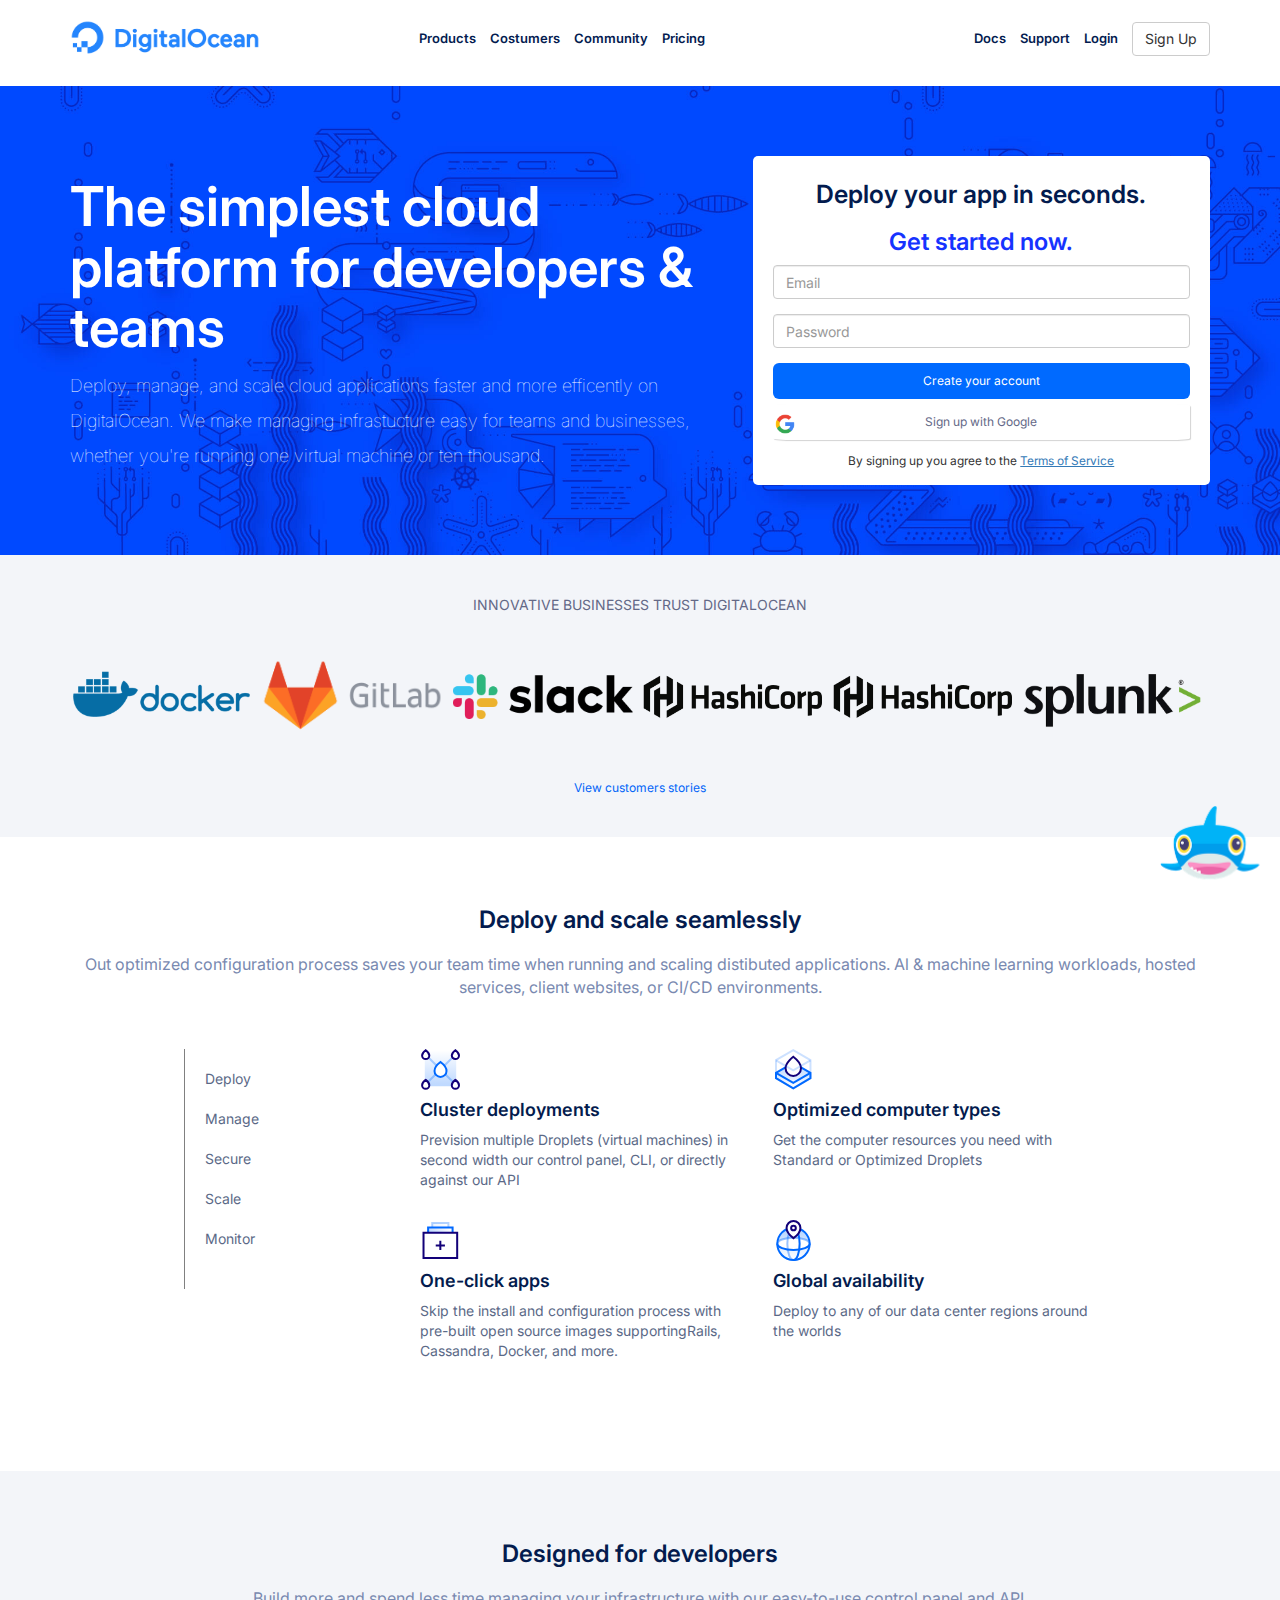
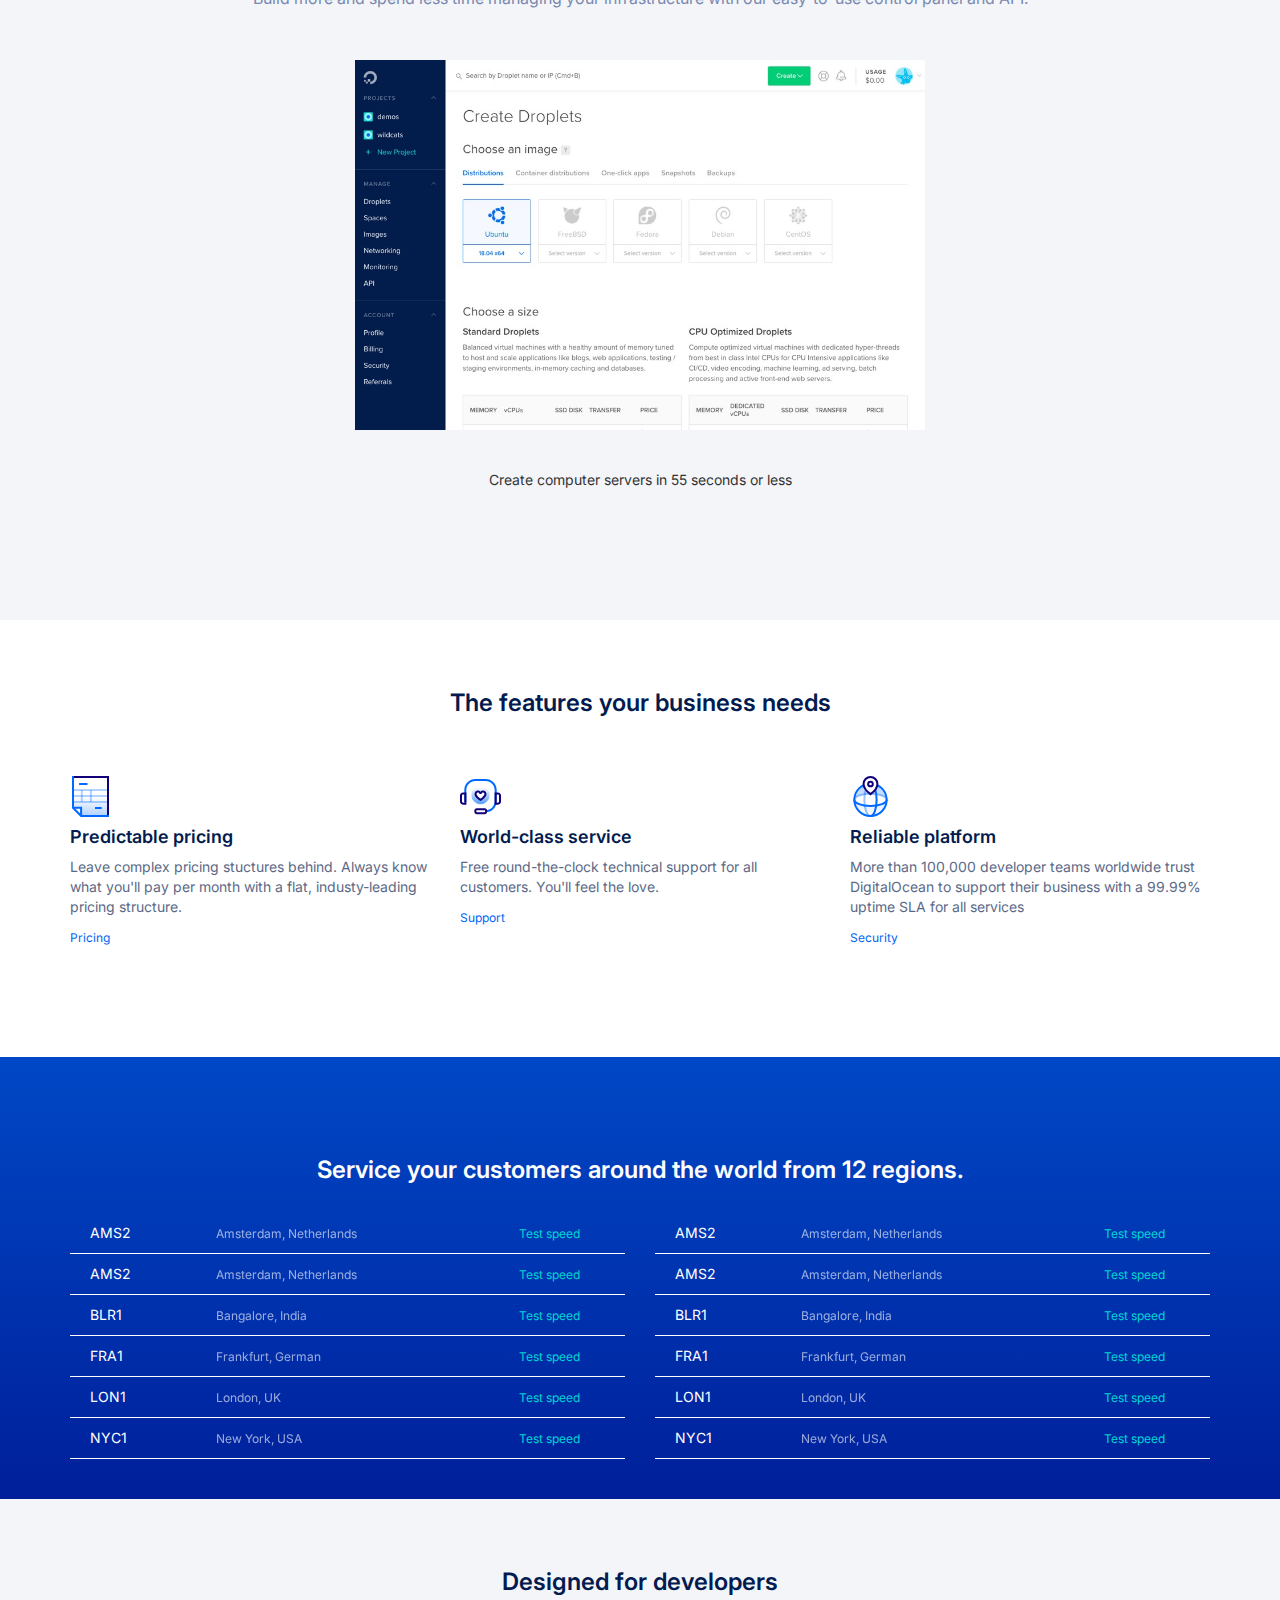
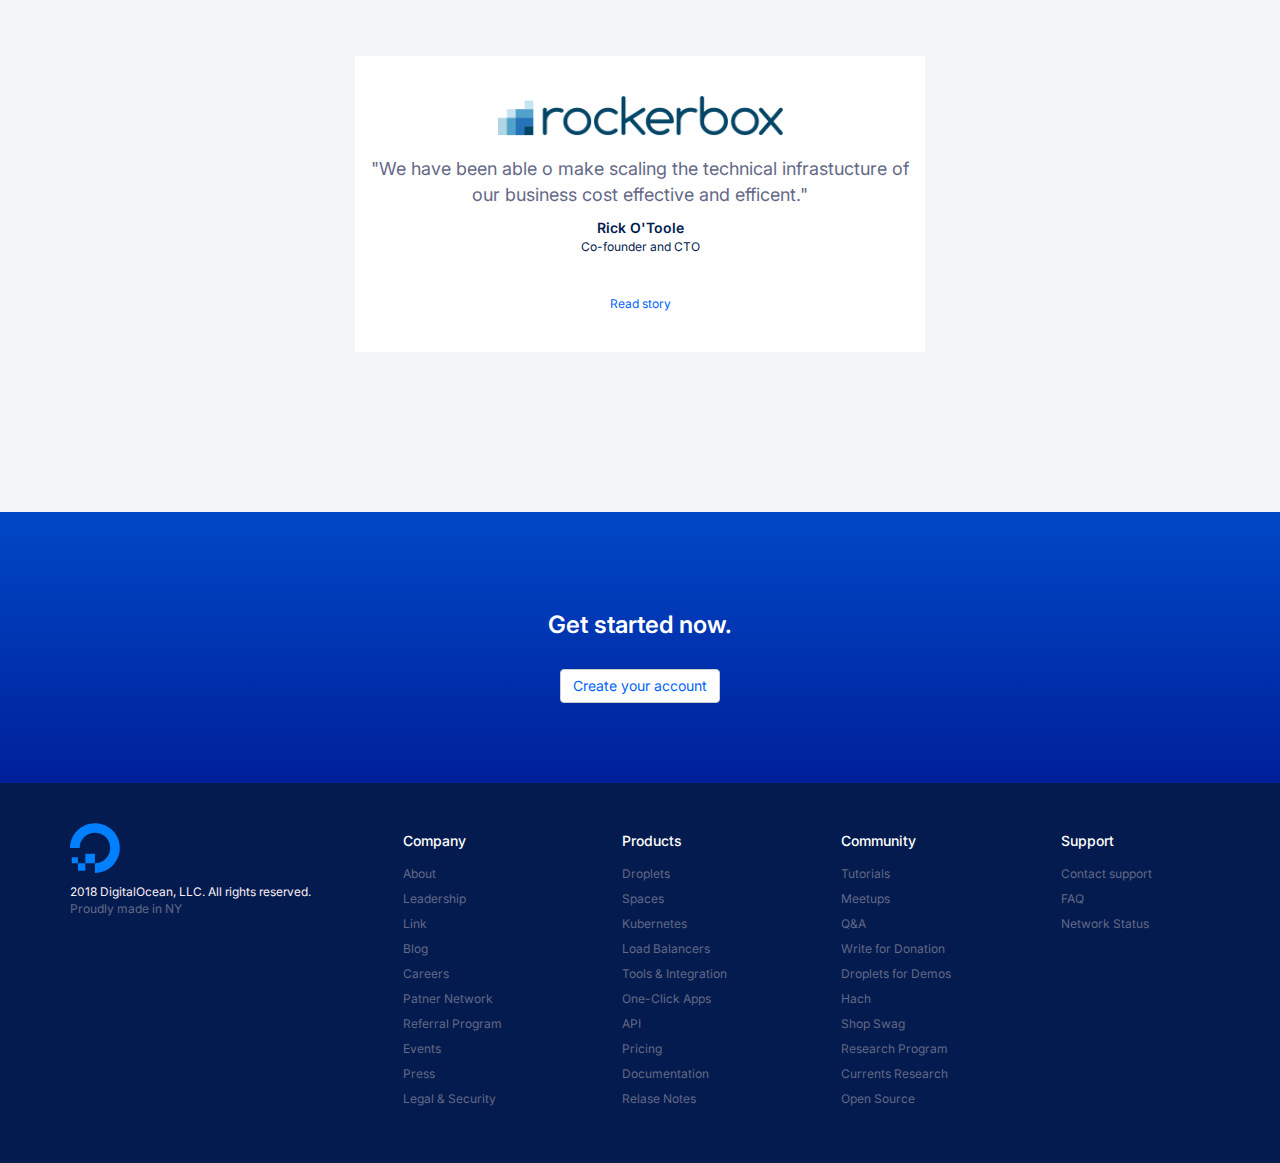
==== commit 2206d1d5: "sistemato testi e titoli e provato ad inserire squalo" ====
--- a/index.html
+++ b/index.html
@@ -606,7 +606,7 @@
 
         <!-- rockerbox section -->
 
-        <section class=bg_grey ms_section>
+        <section class="bg_grey ms_section">
 
             <div class="container">
 
@@ -653,10 +653,9 @@
         <section class="bg_blue ms_section text-center">
             <h3>Get started now.</h3>
             <button type="button" class="ms_btn btn btn-default">Create your account</button>
-
-
         </section>
         <!-- end started section -->
+
     </main>
     <!-- endn MAIN -->
 
@@ -772,6 +771,10 @@
 
       <!-- end FOOTER -->
 
+      <div class="ms_shark">
+          <img src="img/shark.png" alt="">
+      </div>
+
 
 
 </body>
--- a/css/style.css
+++ b/css/style.css
@@ -390,7 +390,8 @@
 
 .ms_btn {
     background-color: white;
-    color:#0064f8;    
+    color:#0064f8;
+    margin-bottom: 40px;    
 }
 
 /* FOOTER */
@@ -437,8 +438,18 @@
 
 
 
-
-
-
-
-
+.ms_shark img {
+    width: 100px;
+    position: fixed;
+    bottom: 20px;
+    right: 20px;
+    
+}
+
+
+
+
+
+
+
+
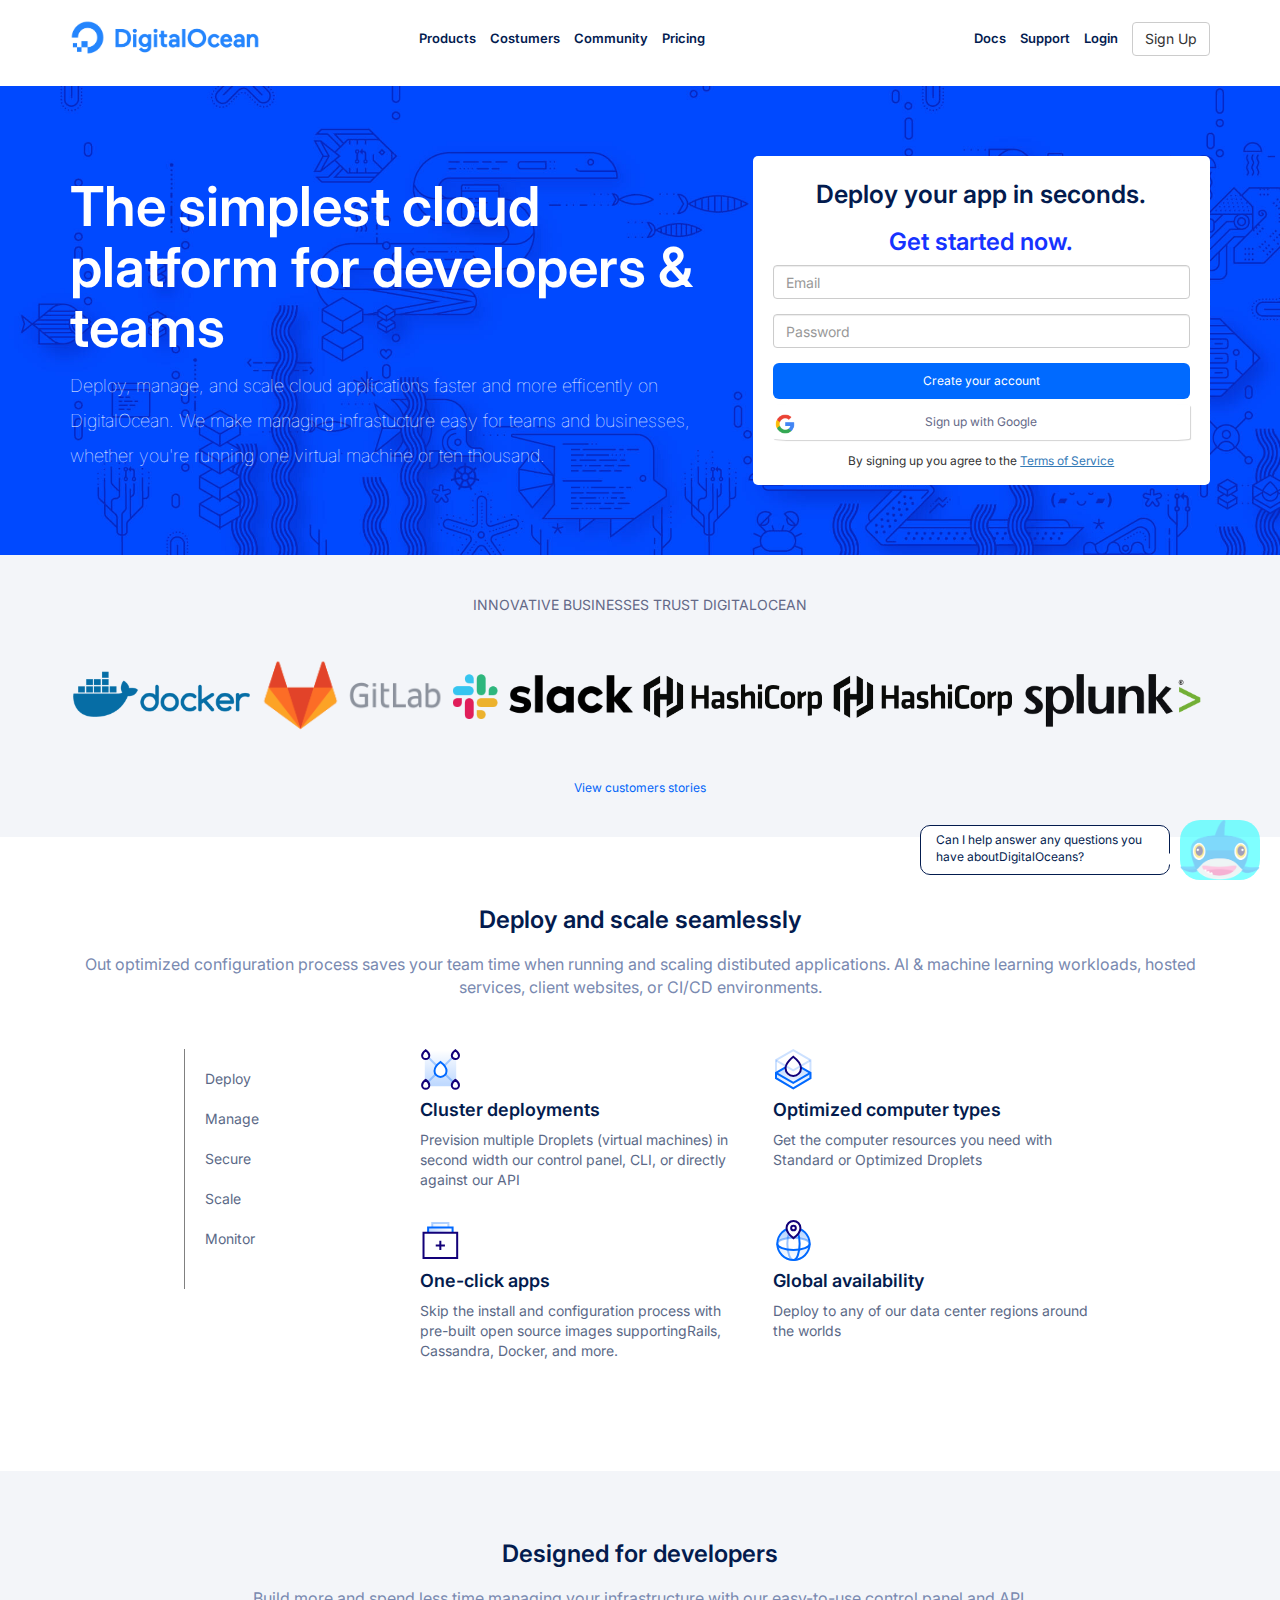
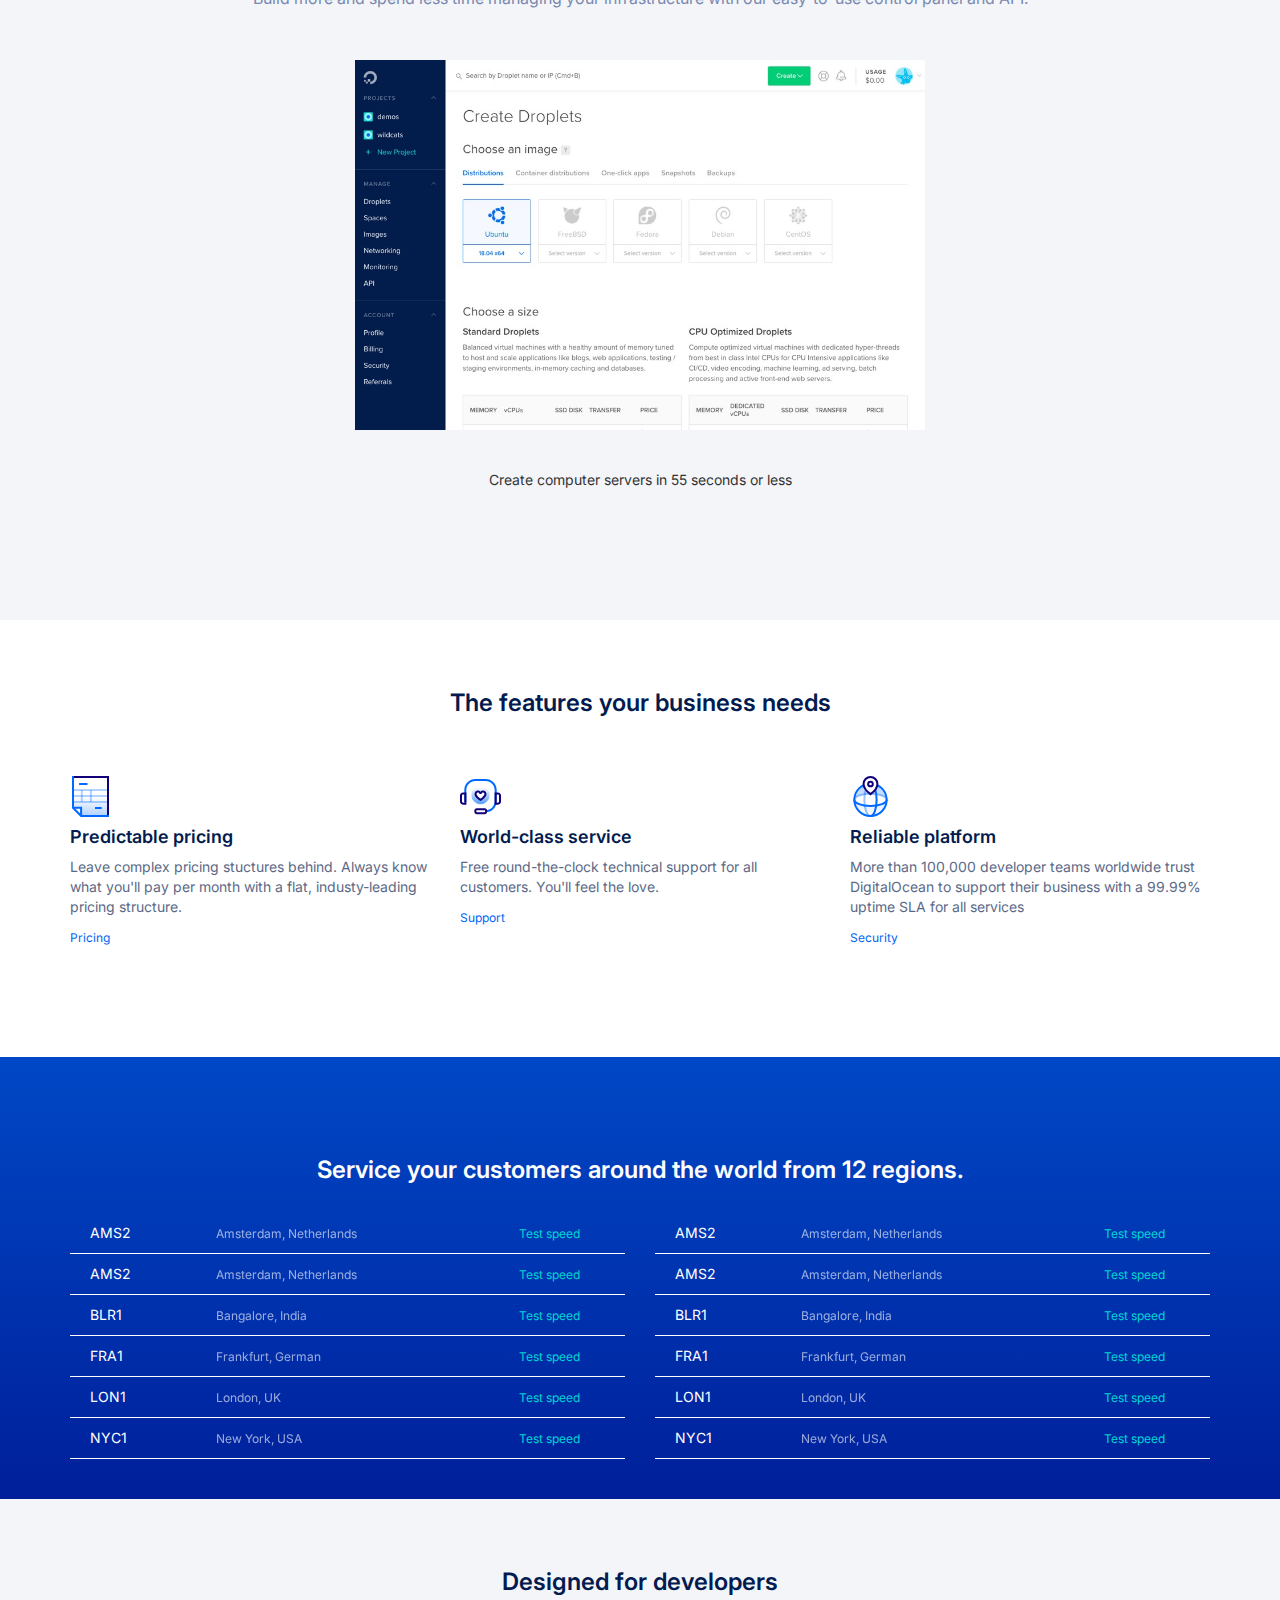
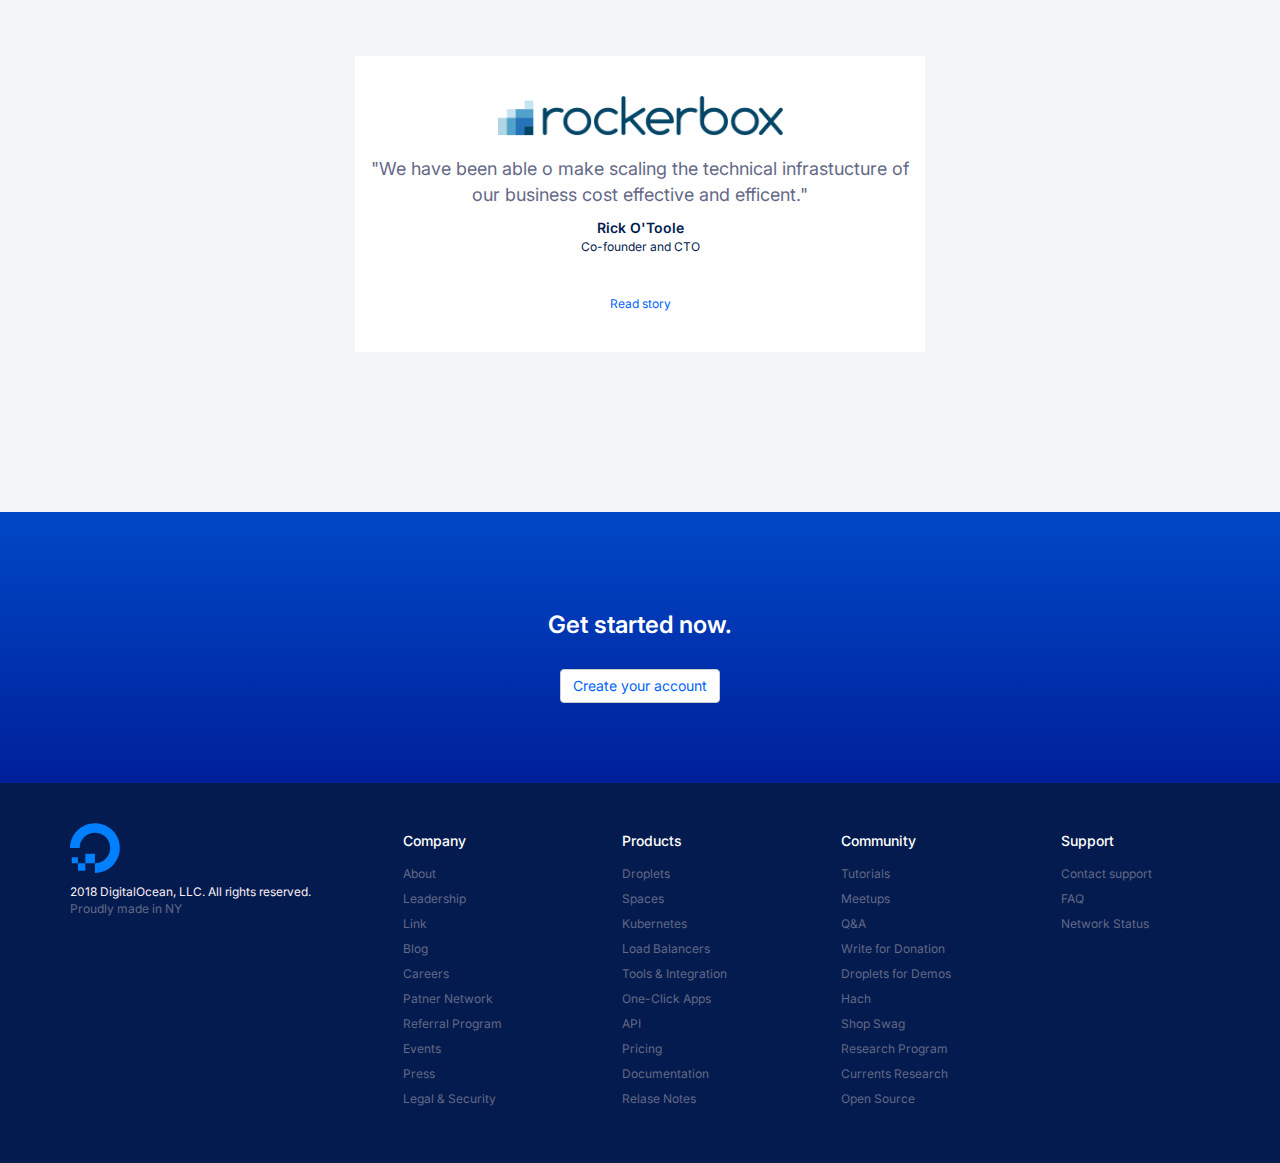
==== commit 6847386d: "provato a fare lo squalo speech" ====
--- a/index.html
+++ b/index.html
@@ -748,7 +748,7 @@
 
                                 <!-- fourth column -contact- -->
                                 <div class="col-xs-12 col-sm-6 col-md-3">
-                                    <ul class="foot_menu">
+                                    <ul class="foot_menu">                                        
                                         <li><h5>Support</h5></li>
                                         <li><a href="#">Contact support</a></li>
                                         <li><a href="#">FAQ</a></li>
@@ -771,9 +771,14 @@
 
       <!-- end FOOTER -->
 
-      <div class="ms_shark">
-          <img src="img/shark.png" alt="">
-      </div>
+    <div class="ms_shark">        
+        <img src="img/shark.png" alt="">        
+    </div>
+
+    <div class="shark_speech">
+        <p>Can I help answer any questions you have aboutDigitalOceans?</p>        
+    </div>
+    <div class="arrow"></div>
 
 
 
--- a/css/style.css
+++ b/css/style.css
@@ -436,20 +436,51 @@
     
 }
 
-
-
-.ms_shark img {
-    width: 100px;
+.ms_shark img{
+    width: 100%;
+}
+
+.ms_shark {
+    width: 80px;
     position: fixed;
     bottom: 20px;
     right: 20px;
-    
-}
-
-
-
-
-
-
-
-
+    background-color: aqua;
+    opacity: 0.5;
+    border-radius: 20px;
+}
+
+.shark_speech {
+    background-color: white;
+    width: 250px;
+    height:50px;
+    border: 1px solid #031b4e;
+    position: fixed;
+    bottom: 25px;
+    right: 110px;
+    border-radius: 10px;
+}
+
+.shark_speech p {
+    color: #031b4e;
+    font-size: 12px;
+    padding: 5px 15px;
+}
+
+.arrow {
+    width: 0;
+    height: 0;
+    border-top: 6px solid transparent;
+    border-bottom: 6px solid transparent;  
+    border-left: 6px solid white;
+    position: fixed;
+    bottom: 35px;
+    right: 105px;
+}
+
+
+
+
+
+
+
